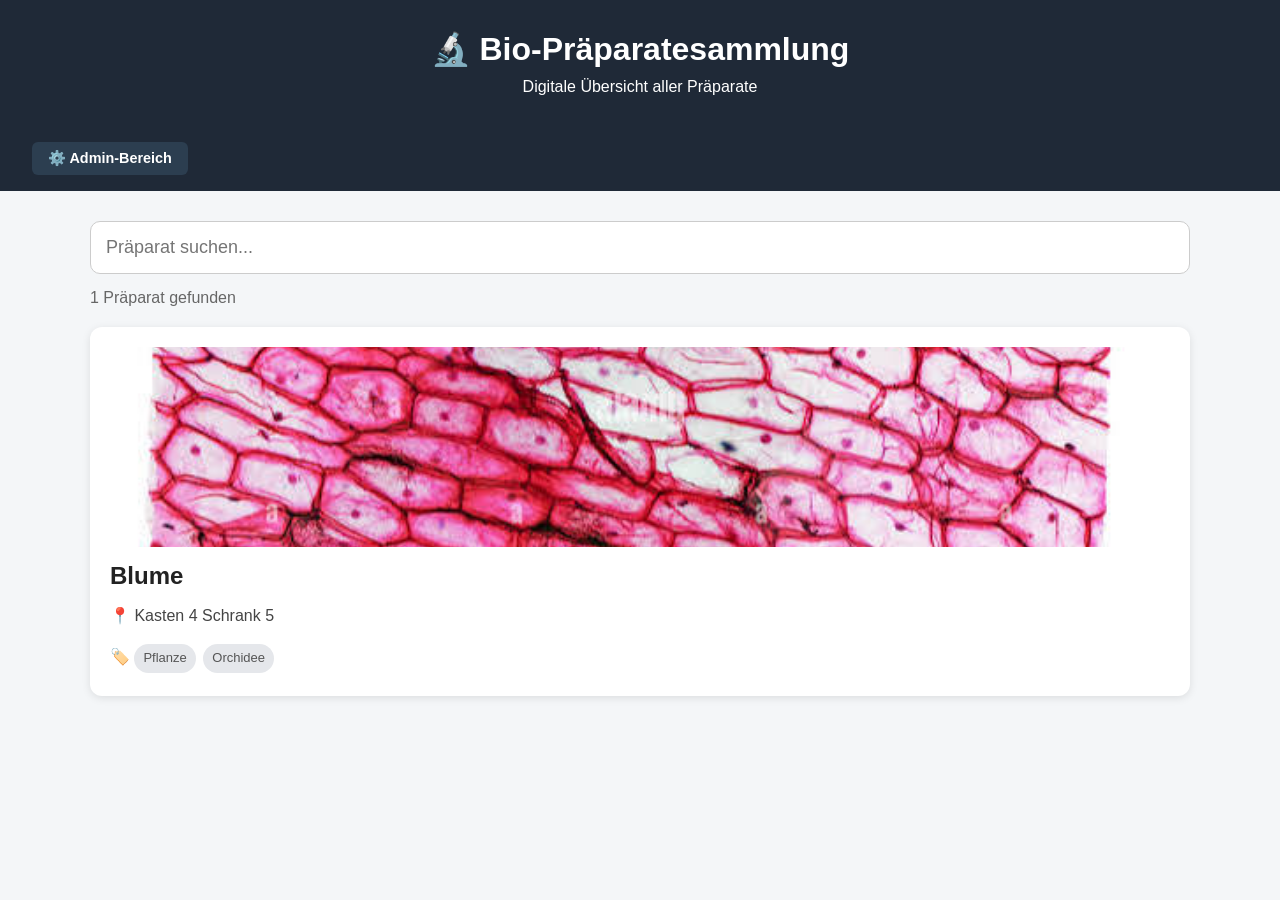
==== index.html @ 0a2074d4 "Fix HTML formatting and structure" ====
<!DOCTYPE html>
<html lang="de">

<head>
    <meta charset="UTF-8">
    <meta name="viewport" content="width=device-width, initial-scale=1.0">
    <title>Bio-Präparatesammlung</title>
    <link rel="stylesheet" href="style.css">
</head>

<body>

    <header>
        <h1>🔬 Bio-Präparatesammlung</h1>
        <p>Digitale Übersicht aller Präparate</p>
    </header>

    <header class="header">
      <!-- Neuer Admin-Button -->
      <a href="/admin/" class="admin-button">⚙️ Admin-Bereich</a>
    </header>

    <main>
        <div class="suche">
            <!-- WICHTIG: id="suchfeld" passend zum JS! -->
            <input
                type="text"
                id="suchfeld"
                placeholder="Präparat suchen..."
            >
        </div>

        <!-- Hier wird die Anzahl der Treffer reingeschrieben -->
        <div id="anzahl"></div>

        <!-- Hier werden die Karten gerendert -->
        <div id="praeparate"></div>
    </main>

    <script src="script.js"></script>

    <script src="https://identity.netlify.com/v1/netlify-identity-widget.js"></script>
    <script>
      if (window.netlifyIdentity) {
        window.netlifyIdentity.on("init", user => {
          if (!user) {
            window.netlifyIdentity.on("login", () => {
              document.location.href = "/admin/";
            });
          }
        });
      }
    </script>
    
</body>
</html>
---- style.css ----
/* Grundlayout */

body {
    margin: 0;
    font-family: Arial, sans-serif;
    background: #f4f6f8;
    color: #222;
}


/* Kopfbereich */

header {
    background: #1f2937;
    color: white;
    text-align: center;
    padding: 30px 20px;
}

header h1 {
    margin: 0 0 10px;
}

header p {
    margin: 0;
}

.header {
  display: flex;
  justify-content: space-between;
  align-items: center;
  padding: 1rem 2rem;
}

.admin-button {
  background-color: #2c3e50;
  color: white;
  padding: 8px 16px;
  border-radius: 6px;
  text-decoration: none;
  font-weight: bold;
  font-size: 0.9rem;
  transition: background-color 0.2s ease;
}

.admin-button:hover {
  background-color: #34495e;
}


/* Hauptbereich */

main {
    max-width: 1100px;
    margin: 30px auto;
    padding: 0 20px;
}


/* Suchfeld */

.suche {
    margin-bottom: 15px;
}

#suchfeld {
    width: 100%;
    box-sizing: border-box;

    padding: 15px;

    font-size: 18px;

    border: 1px solid #ccc;
    border-radius: 10px;

    outline: none;
}

#suchfeld:focus {
    border-color: #2563eb;
}


/* Ergebnisanzahl */

#anzahl {
    color: #666;
    margin-bottom: 20px;
}


/* Karten-Layout */

#praeparate {
    display: grid;

    grid-template-columns:
        repeat(auto-fit, minmax(280px, 1fr));

    gap: 20px;
}


/* Einzelne Präparat-Karte */

.praeparat {
    background: white;

    border-radius: 12px;

    padding: 20px;

    box-shadow:
        0 2px 8px rgba(0, 0, 0, 0.1);

    transition:
        transform 0.15s,
        box-shadow 0.15s;
}

.praeparat:hover {
    transform: translateY(-3px);

    box-shadow:
        0 5px 15px rgba(0, 0, 0, 0.15);
}


/* Bild */

.praeparat img {
    width: 100%;
    height: 200px;

    object-fit: cover;

    border-radius: 8px;

    display: block;
}


/* Name */

.praeparat h2 {
    margin-top: 15px;
    margin-bottom: 10px;
}


/* Standort */

.ort {
    color: #444;
}


/* Stichwörter */

.stichwoerter {
    color: #555;
    line-height: 1.6;
}


/* Einzelne Stichwort-Tags */

.tag {
    display: inline-block;

    background: #e5e7eb;

    border-radius: 20px;

    padding: 4px 9px;

    margin: 3px 3px 3px 0;

    font-size: 13px;
}


/* Keine Ergebnisse */

.keine-ergebnisse {
    background: white;

    padding: 30px;

    border-radius: 12px;

    text-align: center;

    color: #666;
}
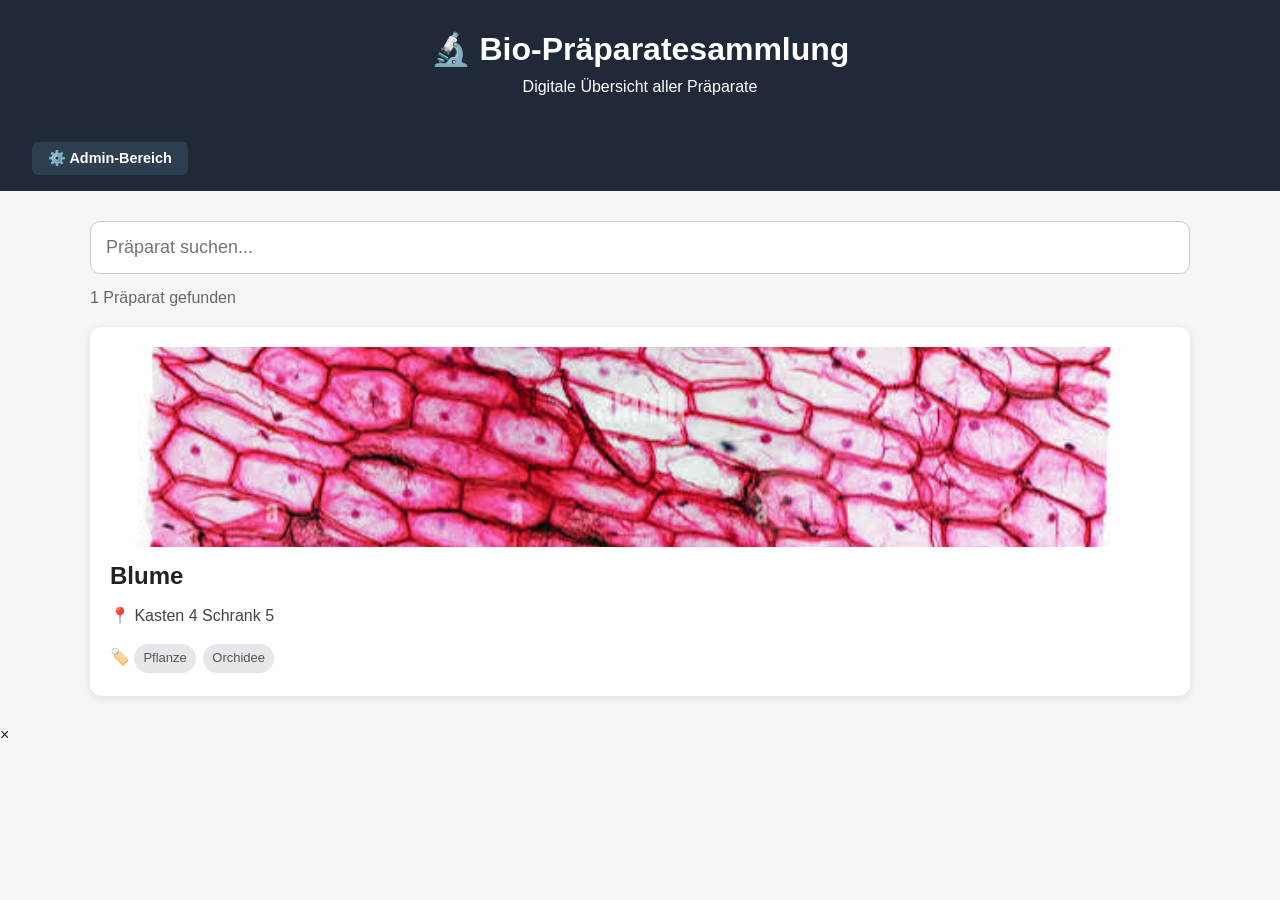
==== commit 4dc31f97: "Add detail modal for item display Added a detail modal for displaying item information." ====
--- a/index.html
+++ b/index.html
@@ -51,6 +51,14 @@
         });
       }
     </script>
+
+    <!-- Detailansicht Modal -->
+    <div id="detail-modal" class="modal hidden">
+      <div class="modal-content">
+        <span id="modal-close" class="modal-close">&times;</span>
+        <div id="modal-body"></div>
+      </div>
+    </div>
     
 </body>
 </html>
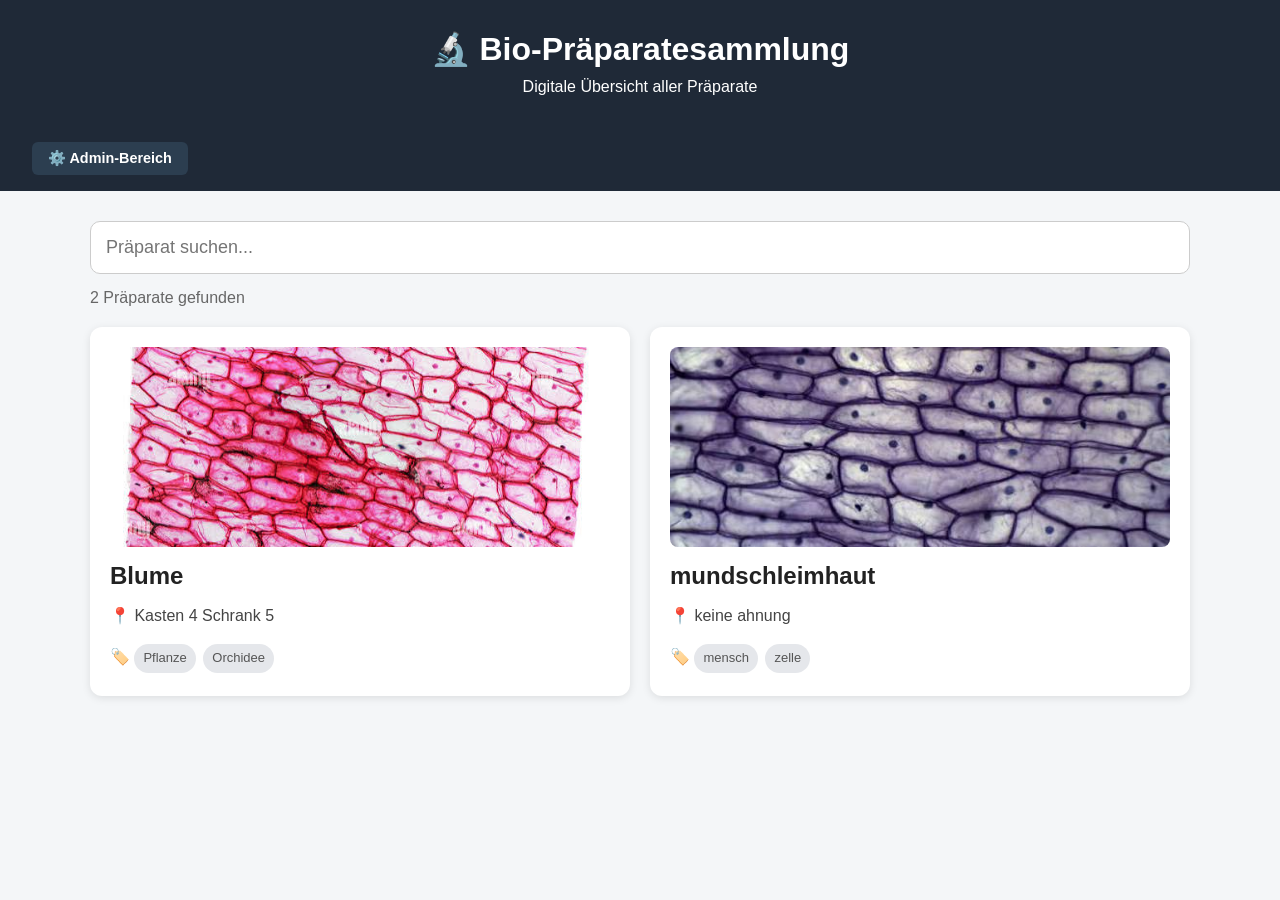
==== commit 4dfc8d04: "Refactor index.html and add detail modal Updated the HTML structure and added detail modal popup." ====
--- a/index.html
+++ b/index.html
@@ -52,7 +52,7 @@
       }
     </script>
 
-    <!-- Detailansicht Modal -->
+    <!-- Detail-Modal Popup -->
     <div id="detail-modal" class="modal hidden">
       <div class="modal-content">
         <span id="modal-close" class="modal-close">&times;</span>
--- a/style.css
+++ b/style.css
@@ -194,3 +194,49 @@
 
     color: #666;
 }
+
+/* Modal Popup Styling */
+.modal {
+  position: fixed;
+  top: 0;
+  left: 0;
+  width: 100%;
+  height: 100%;
+  background-color: rgba(0, 0, 0, 0.6);
+  display: flex;
+  justify-content: center;
+  align-items: center;
+  z-index: 1000;
+}
+
+.modal.hidden {
+  display: none;
+}
+
+.modal-content {
+  background-color: #fff;
+  padding: 2rem;
+  border-radius: 12px;
+  max-width: 500px;
+  width: 90%;
+  position: relative;
+  box-shadow: 0 4px 20px rgba(0, 0, 0, 0.2);
+}
+
+.modal-close {
+  position: absolute;
+  top: 12px;
+  right: 18px;
+  font-size: 1.8rem;
+  cursor: pointer;
+  color: #666;
+}
+
+.praeparat {
+  cursor: pointer;
+  transition: transform 0.15s ease;
+}
+
+.praeparat:hover {
+  transform: translateY(-3px);
+}
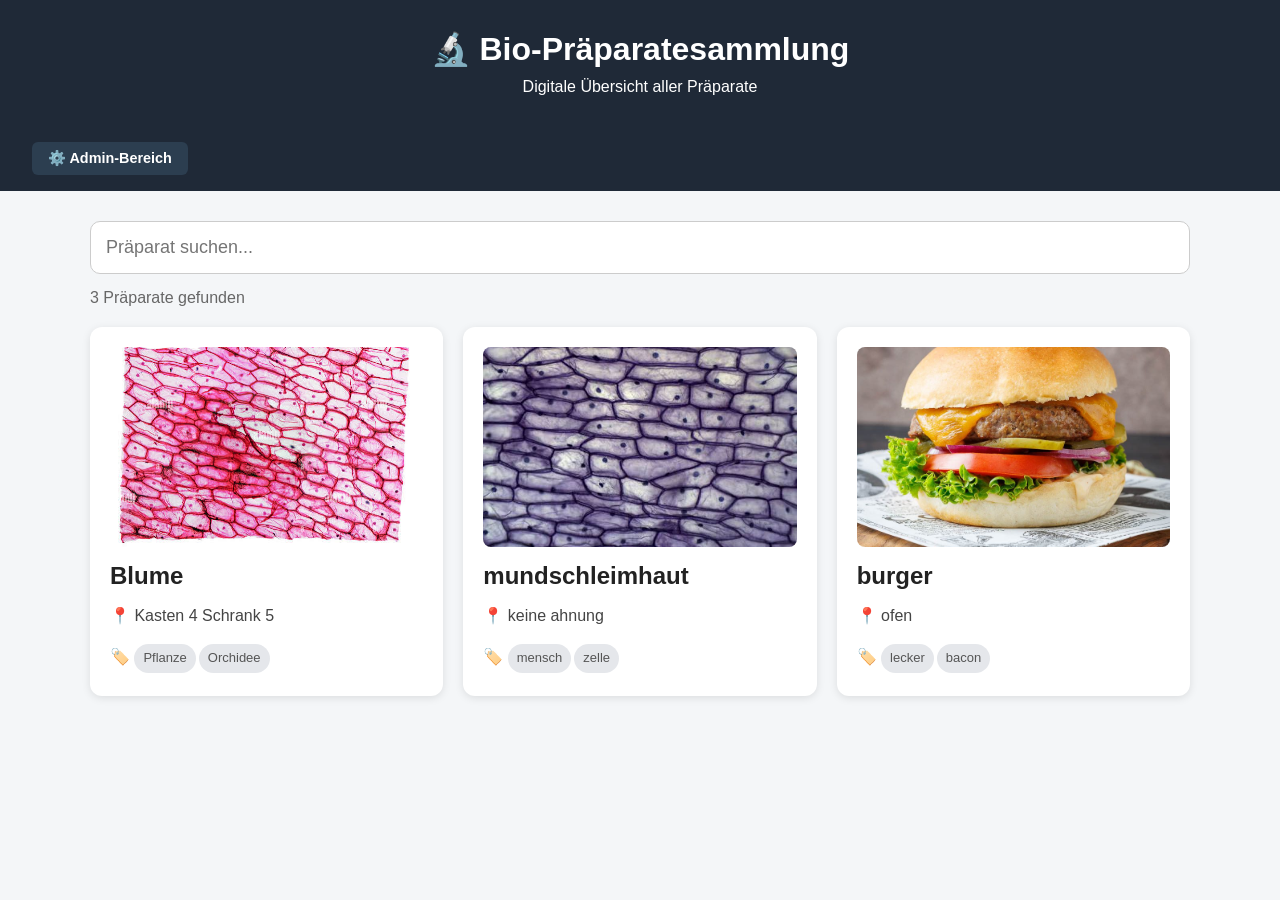
==== commit 80da78c3: "Fix HTML formatting and ensure proper structure" ====
--- a/index.html
+++ b/index.html
@@ -16,13 +16,12 @@
     </header>
 
     <header class="header">
-      <!-- Neuer Admin-Button -->
+      <!-- Admin-Button -->
       <a href="/admin/" class="admin-button">⚙️ Admin-Bereich</a>
     </header>
 
     <main>
         <div class="suche">
-            <!-- WICHTIG: id="suchfeld" passend zum JS! -->
             <input
                 type="text"
                 id="suchfeld"
@@ -30,15 +29,19 @@
             >
         </div>
 
-        <!-- Hier wird die Anzahl der Treffer reingeschrieben -->
         <div id="anzahl"></div>
-
-        <!-- Hier werden die Karten gerendert -->
         <div id="praeparate"></div>
     </main>
 
-    <script src="script.js"></script>
+    <!-- Detail-Modal Popup -->
+    <div id="detail-modal" class="modal hidden">
+      <div class="modal-content">
+        <span id="modal-close" class="modal-close">&times;</span>
+        <div id="modal-body"></div>
+      </div>
+    </div>
 
+    <!-- Netlify Identity Widget -->
     <script src="https://identity.netlify.com/v1/netlify-identity-widget.js"></script>
     <script>
       if (window.netlifyIdentity) {
@@ -52,13 +55,7 @@
       }
     </script>
 
-    <!-- Detail-Modal Popup -->
-    <div id="detail-modal" class="modal hidden">
-      <div class="modal-content">
-        <span id="modal-close" class="modal-close">&times;</span>
-        <div id="modal-body"></div>
-      </div>
-    </div>
-    
+    <!-- Haupt-Script als Letztes laden -->
+    <script src="script.js"></script>
 </body>
 </html>
--- a/style.css
+++ b/style.css
@@ -26,25 +26,25 @@
 }
 
 .header {
-  display: flex;
-  justify-content: space-between;
-  align-items: center;
-  padding: 1rem 2rem;
+    display: flex;
+    justify-content: space-between;
+    align-items: center;
+    padding: 1rem 2rem;
 }
 
 .admin-button {
-  background-color: #2c3e50;
-  color: white;
-  padding: 8px 16px;
-  border-radius: 6px;
-  text-decoration: none;
-  font-weight: bold;
-  font-size: 0.9rem;
-  transition: background-color 0.2s ease;
+    background-color: #2c3e50;
+    color: white;
+    padding: 8px 16px;
+    border-radius: 6px;
+    text-decoration: none;
+    font-weight: bold;
+    font-size: 0.9rem;
+    transition: background-color 0.2s ease;
 }
 
 .admin-button:hover {
-  background-color: #34495e;
+    background-color: #34495e;
 }
 
 
@@ -66,14 +66,10 @@
 #suchfeld {
     width: 100%;
     box-sizing: border-box;
-
     padding: 15px;
-
     font-size: 18px;
-
     border: 1px solid #ccc;
     border-radius: 10px;
-
     outline: none;
 }
 
@@ -94,10 +90,7 @@
 
 #praeparate {
     display: grid;
-
-    grid-template-columns:
-        repeat(auto-fit, minmax(280px, 1fr));
-
+    grid-template-columns: repeat(auto-fit, minmax(280px, 1fr));
     gap: 20px;
 }
 
@@ -106,37 +99,26 @@
 
 .praeparat {
     background: white;
-
     border-radius: 12px;
-
     padding: 20px;
-
-    box-shadow:
-        0 2px 8px rgba(0, 0, 0, 0.1);
-
-    transition:
-        transform 0.15s,
-        box-shadow 0.15s;
+    box-shadow: 0 2px 8px rgba(0, 0, 0, 0.1);
+    cursor: pointer;
+    transition: transform 0.15s, box-shadow 0.15s;
 }
 
 .praeparat:hover {
     transform: translateY(-3px);
-
-    box-shadow:
-        0 5px 15px rgba(0, 0, 0, 0.15);
-}
-
-
-/* Bild */
+    box-shadow: 0 5px 15px rgba(0, 0, 0, 0.15);
+}
+
+
+/* Galerie-Bild (einheitliches Querformat) */
 
 .praeparat img {
     width: 100%;
     height: 200px;
-
     object-fit: cover;
-
     border-radius: 8px;
-
     display: block;
 }
 
@@ -168,15 +150,10 @@
 
 .tag {
     display: inline-block;
-
     background: #e5e7eb;
-
     border-radius: 20px;
-
     padding: 4px 9px;
-
     margin: 3px 3px 3px 0;
-
     font-size: 13px;
 }
 
@@ -185,58 +162,61 @@
 
 .keine-ergebnisse {
     background: white;
-
     padding: 30px;
-
     border-radius: 12px;
-
     text-align: center;
-
     color: #666;
 }
 
+
 /* Modal Popup Styling */
+
 .modal {
-  position: fixed;
-  top: 0;
-  left: 0;
-  width: 100%;
-  height: 100%;
-  background-color: rgba(0, 0, 0, 0.6);
-  display: flex;
-  justify-content: center;
-  align-items: center;
-  z-index: 1000;
+    position: fixed;
+    top: 0;
+    left: 0;
+    width: 100%;
+    height: 100%;
+    background-color: rgba(0, 0, 0, 0.6);
+    display: flex;
+    justify-content: center;
+    align-items: center;
+    z-index: 1000;
 }
 
 .modal.hidden {
-  display: none;
+    display: none !important;
 }
 
 .modal-content {
-  background-color: #fff;
-  padding: 2rem;
-  border-radius: 12px;
-  max-width: 500px;
-  width: 90%;
-  position: relative;
-  box-shadow: 0 4px 20px rgba(0, 0, 0, 0.2);
+    background-color: #fff;
+    padding: 2rem;
+    border-radius: 12px;
+    max-width: 550px;
+    width: 90%;
+    max-height: 90vh;
+    overflow-y: auto;
+    position: relative;
+    box-shadow: 0 4px 20px rgba(0, 0, 0, 0.2);
 }
 
 .modal-close {
-  position: absolute;
-  top: 12px;
-  right: 18px;
-  font-size: 1.8rem;
-  cursor: pointer;
-  color: #666;
-}
-
-.praeparat {
-  cursor: pointer;
-  transition: transform 0.15s ease;
-}
-
-.praeparat:hover {
-  transform: translateY(-3px);
-}
+    position: absolute;
+    top: 12px;
+    right: 18px;
+    font-size: 1.8rem;
+    cursor: pointer;
+    color: #666;
+}
+
+/* Bild im Detail-Modal (Native Proportionen für Hoch- & Querformat) */
+
+.modal-bild {
+    width: auto;
+    max-width: 100%;
+    max-height: 60vh;
+    display: block;
+    margin: 15px auto;
+    border-radius: 8px;
+    object-fit: contain;
+}
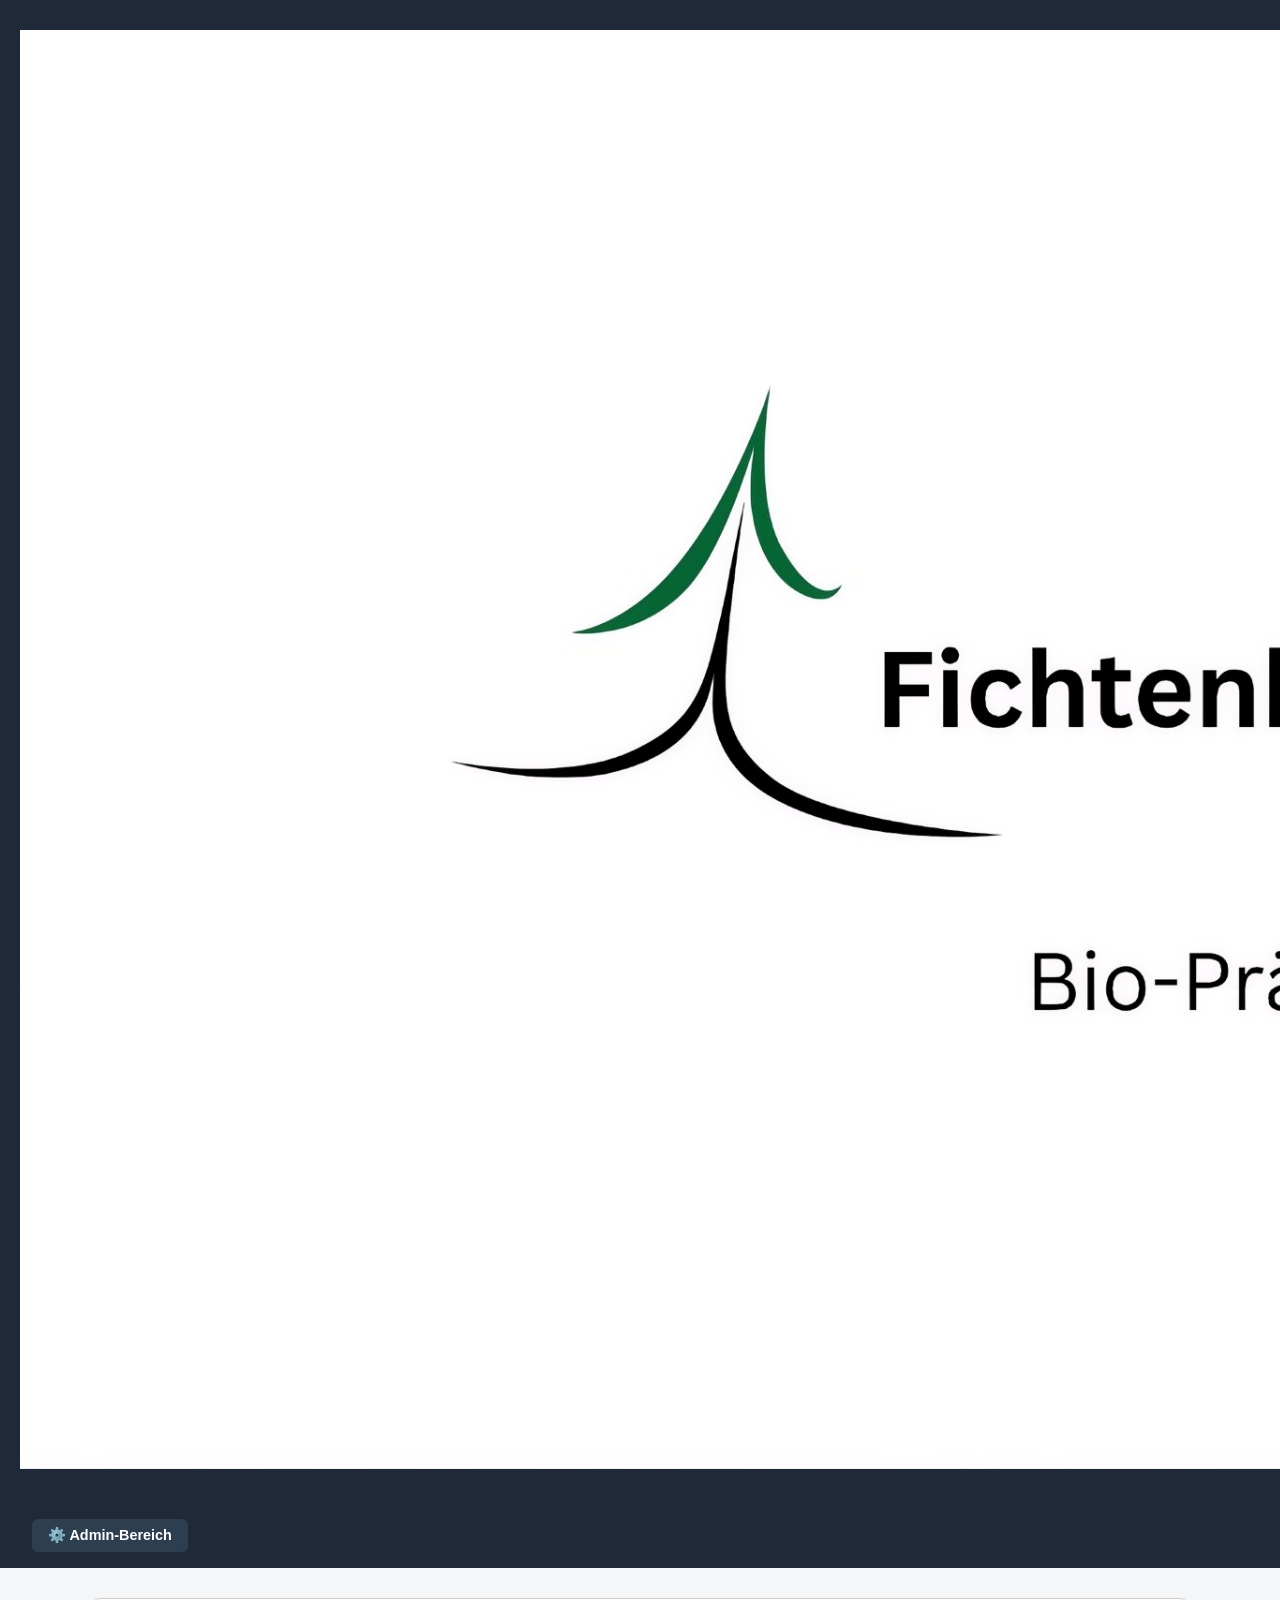
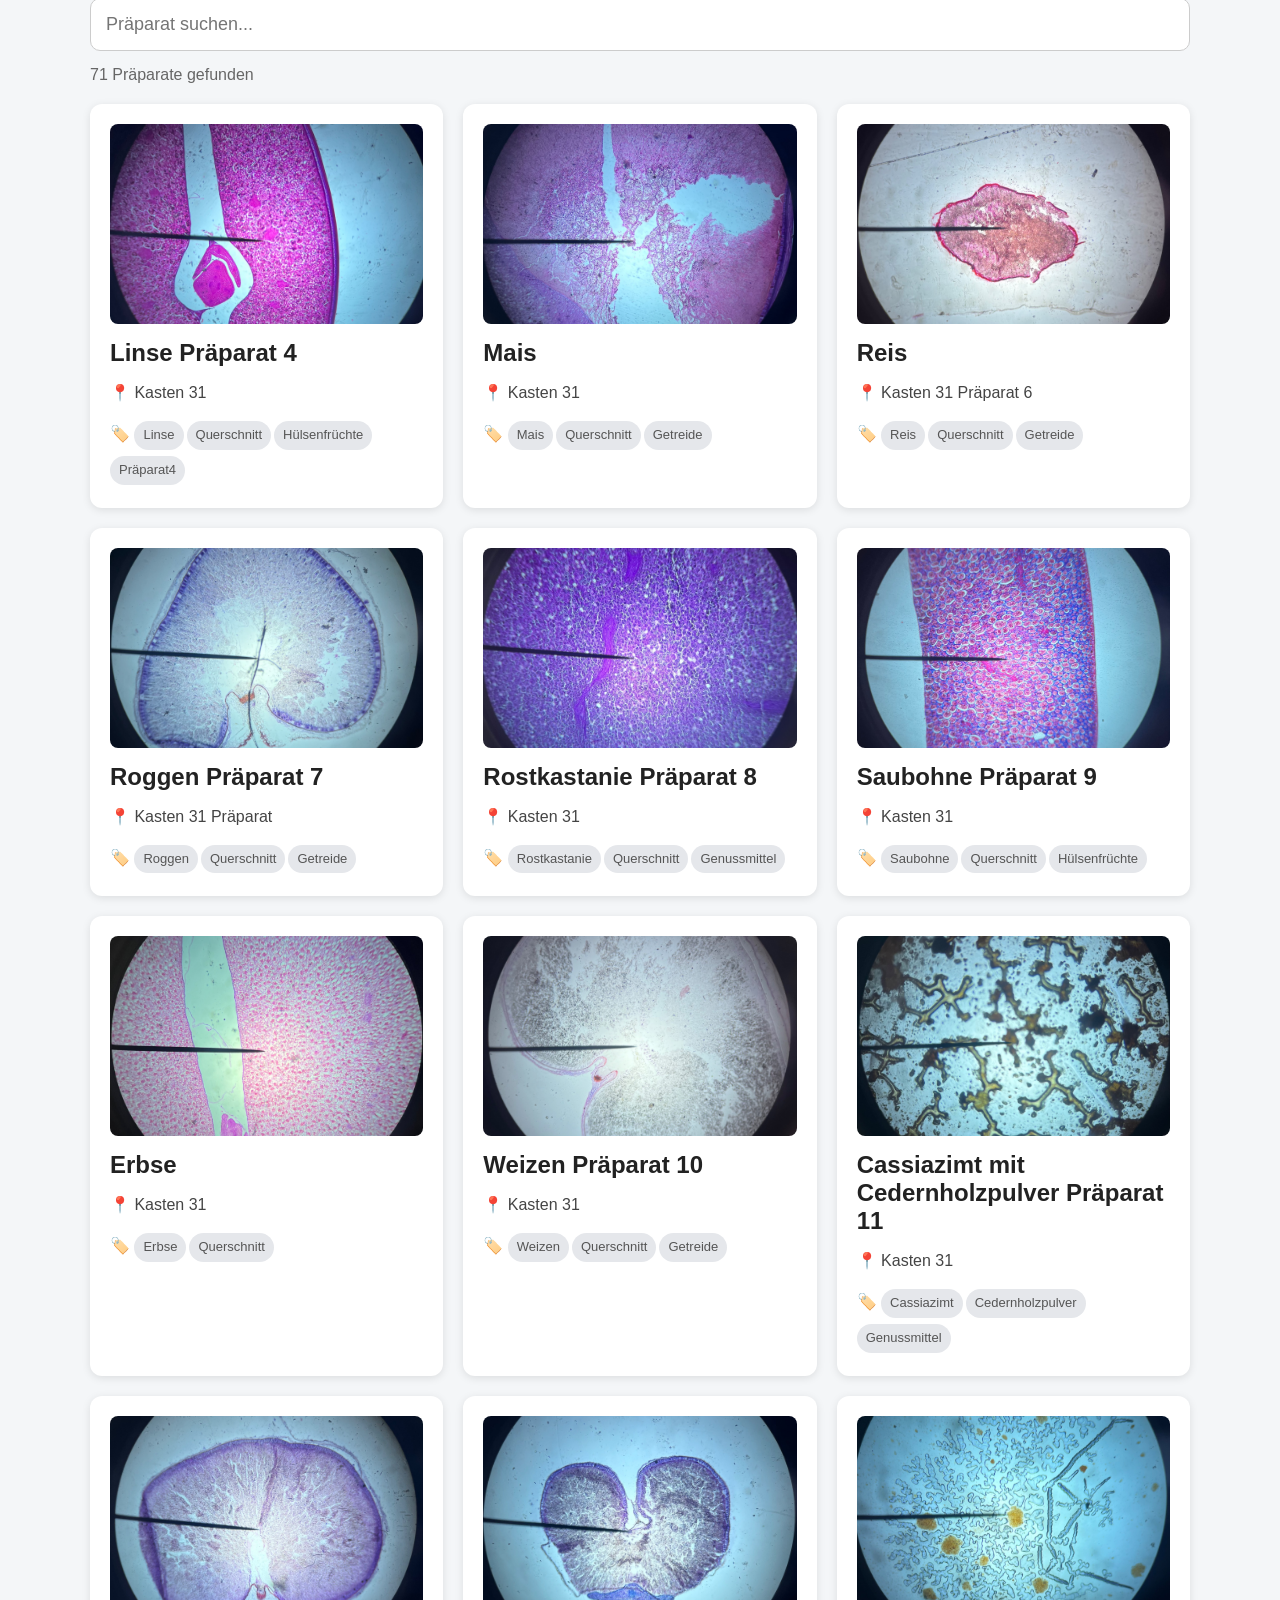
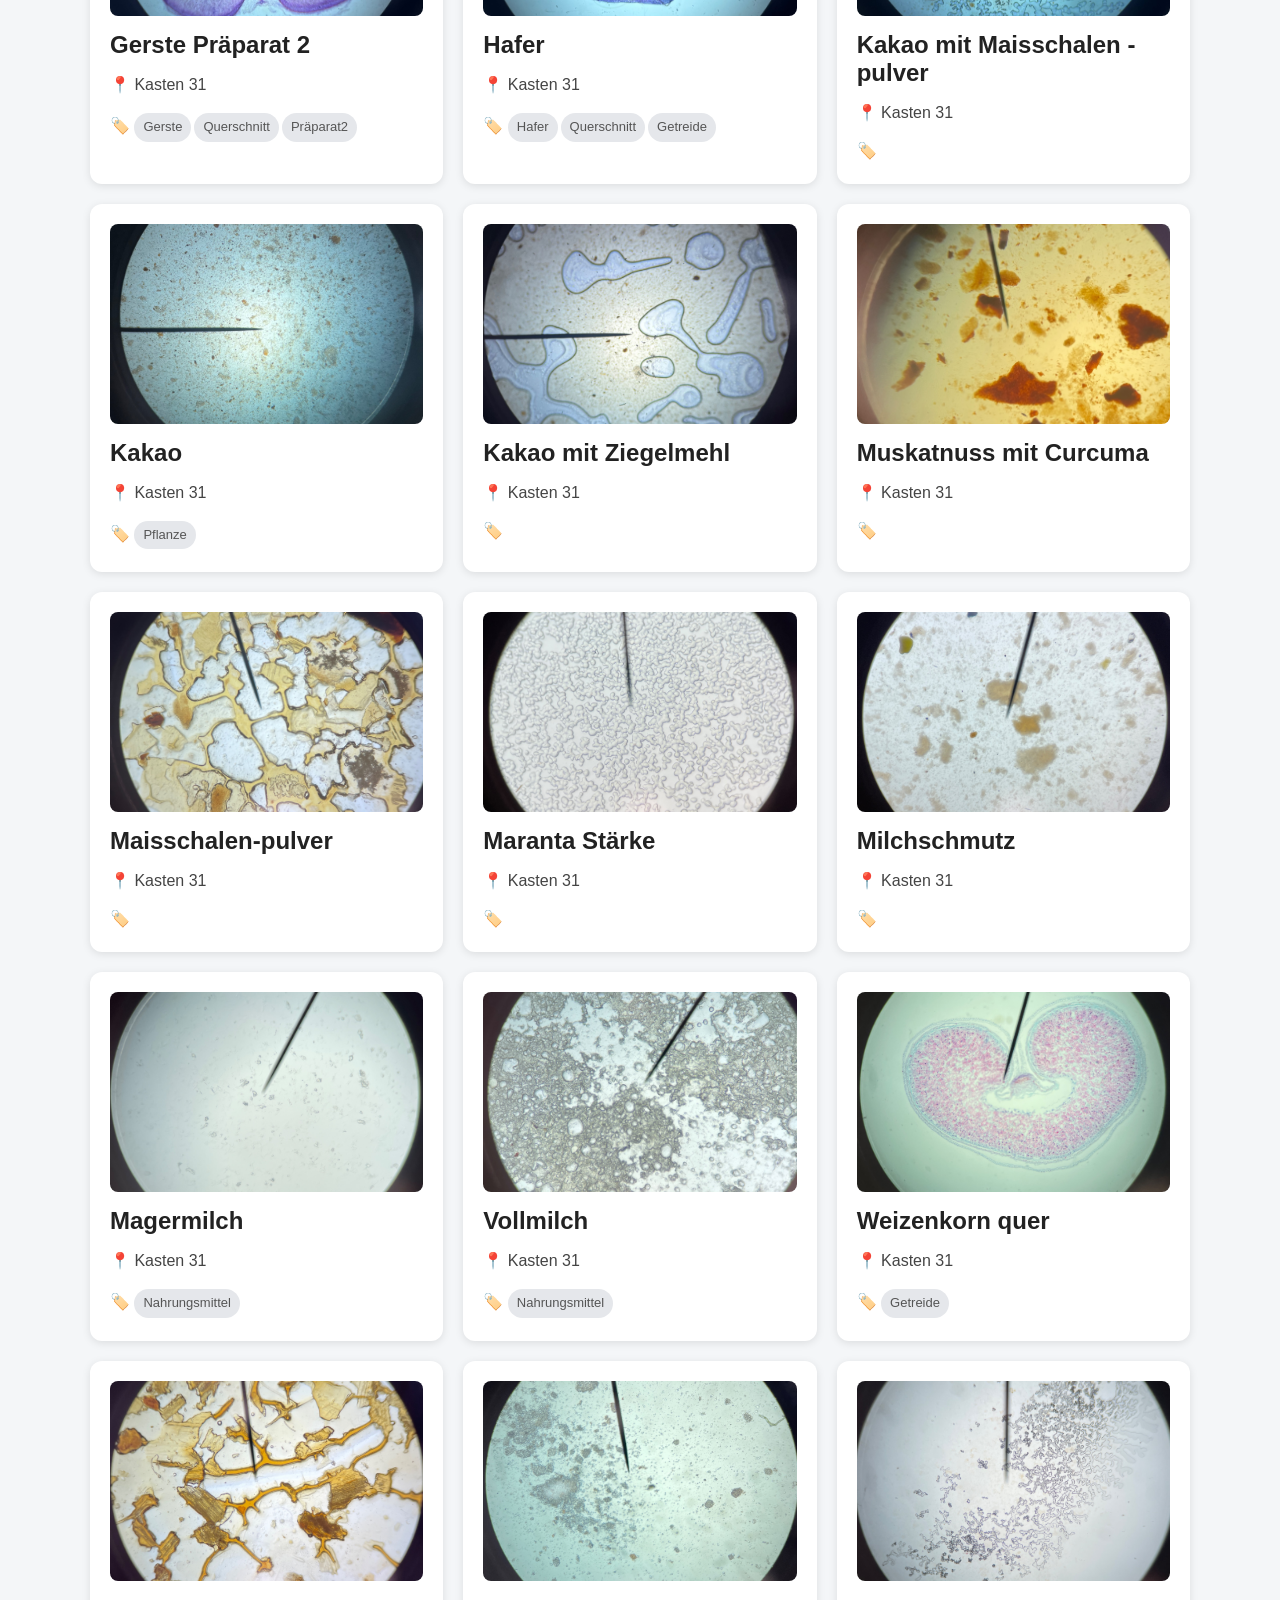
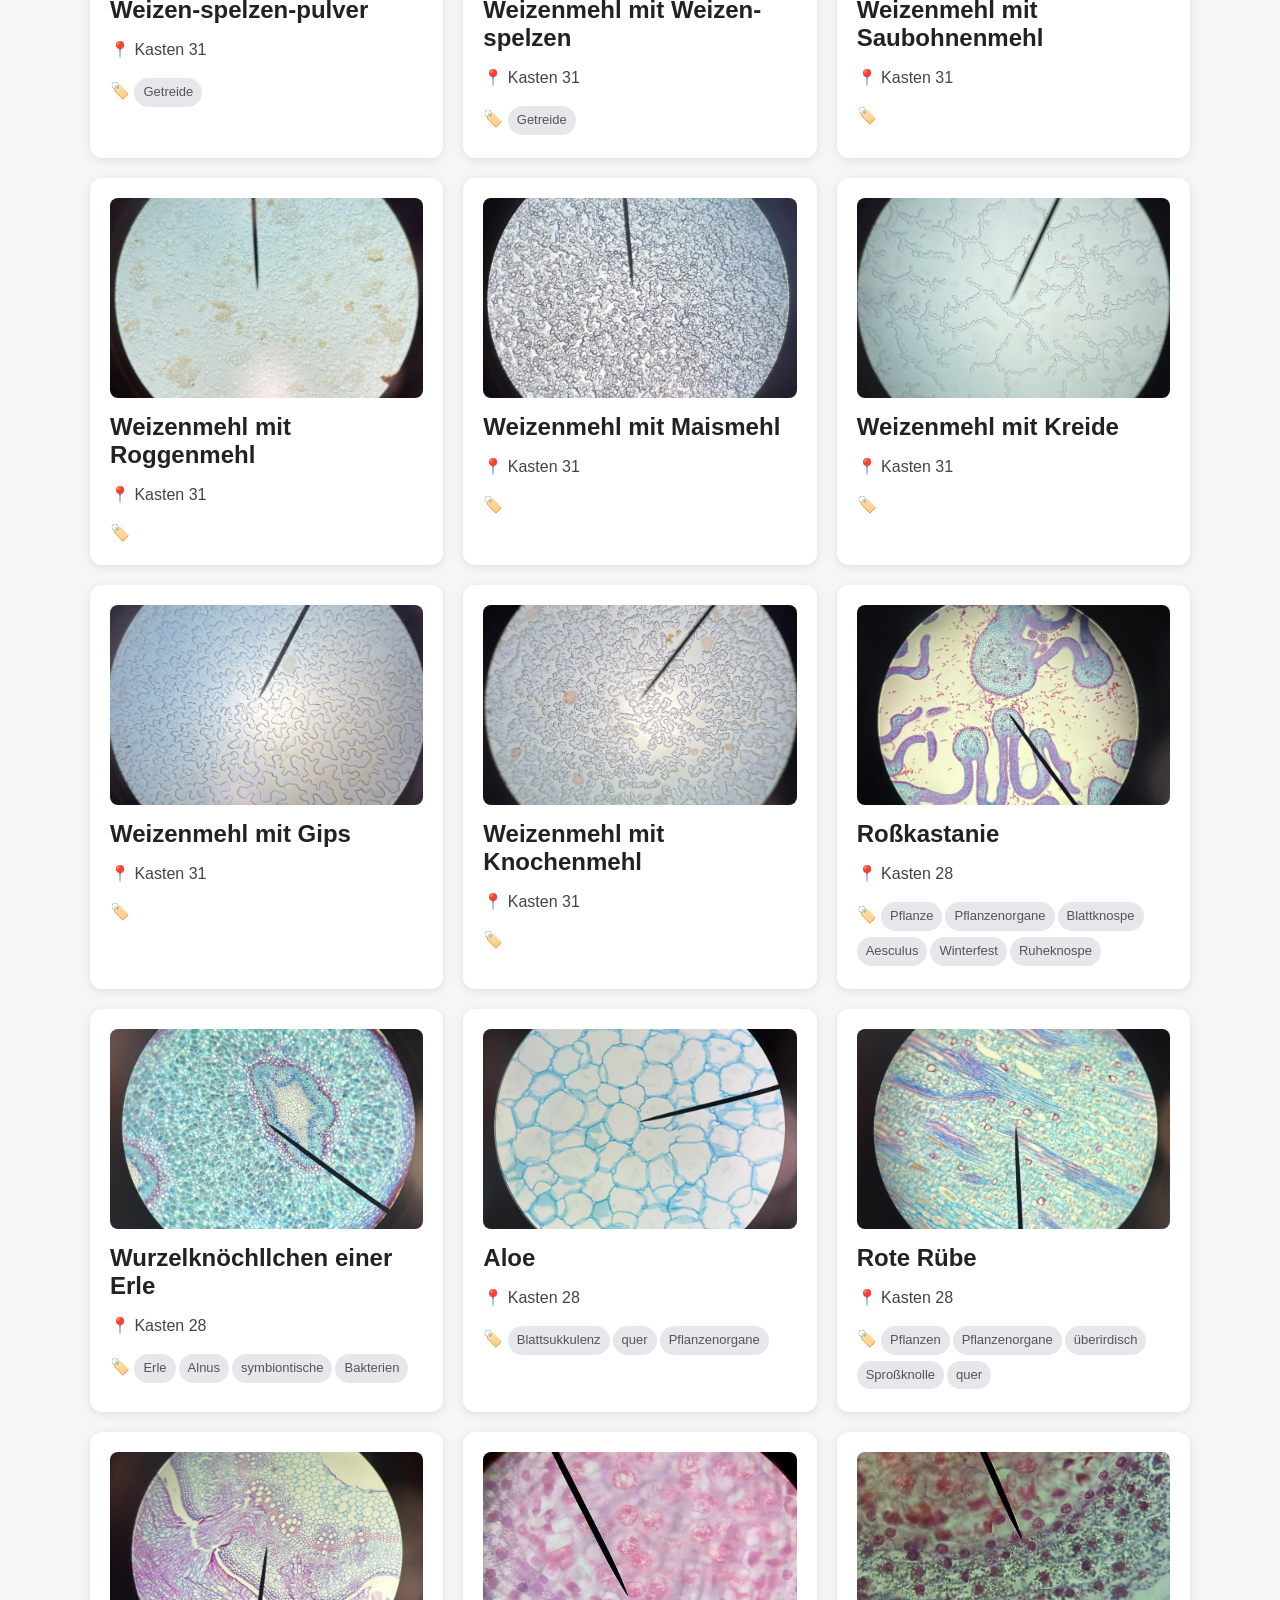
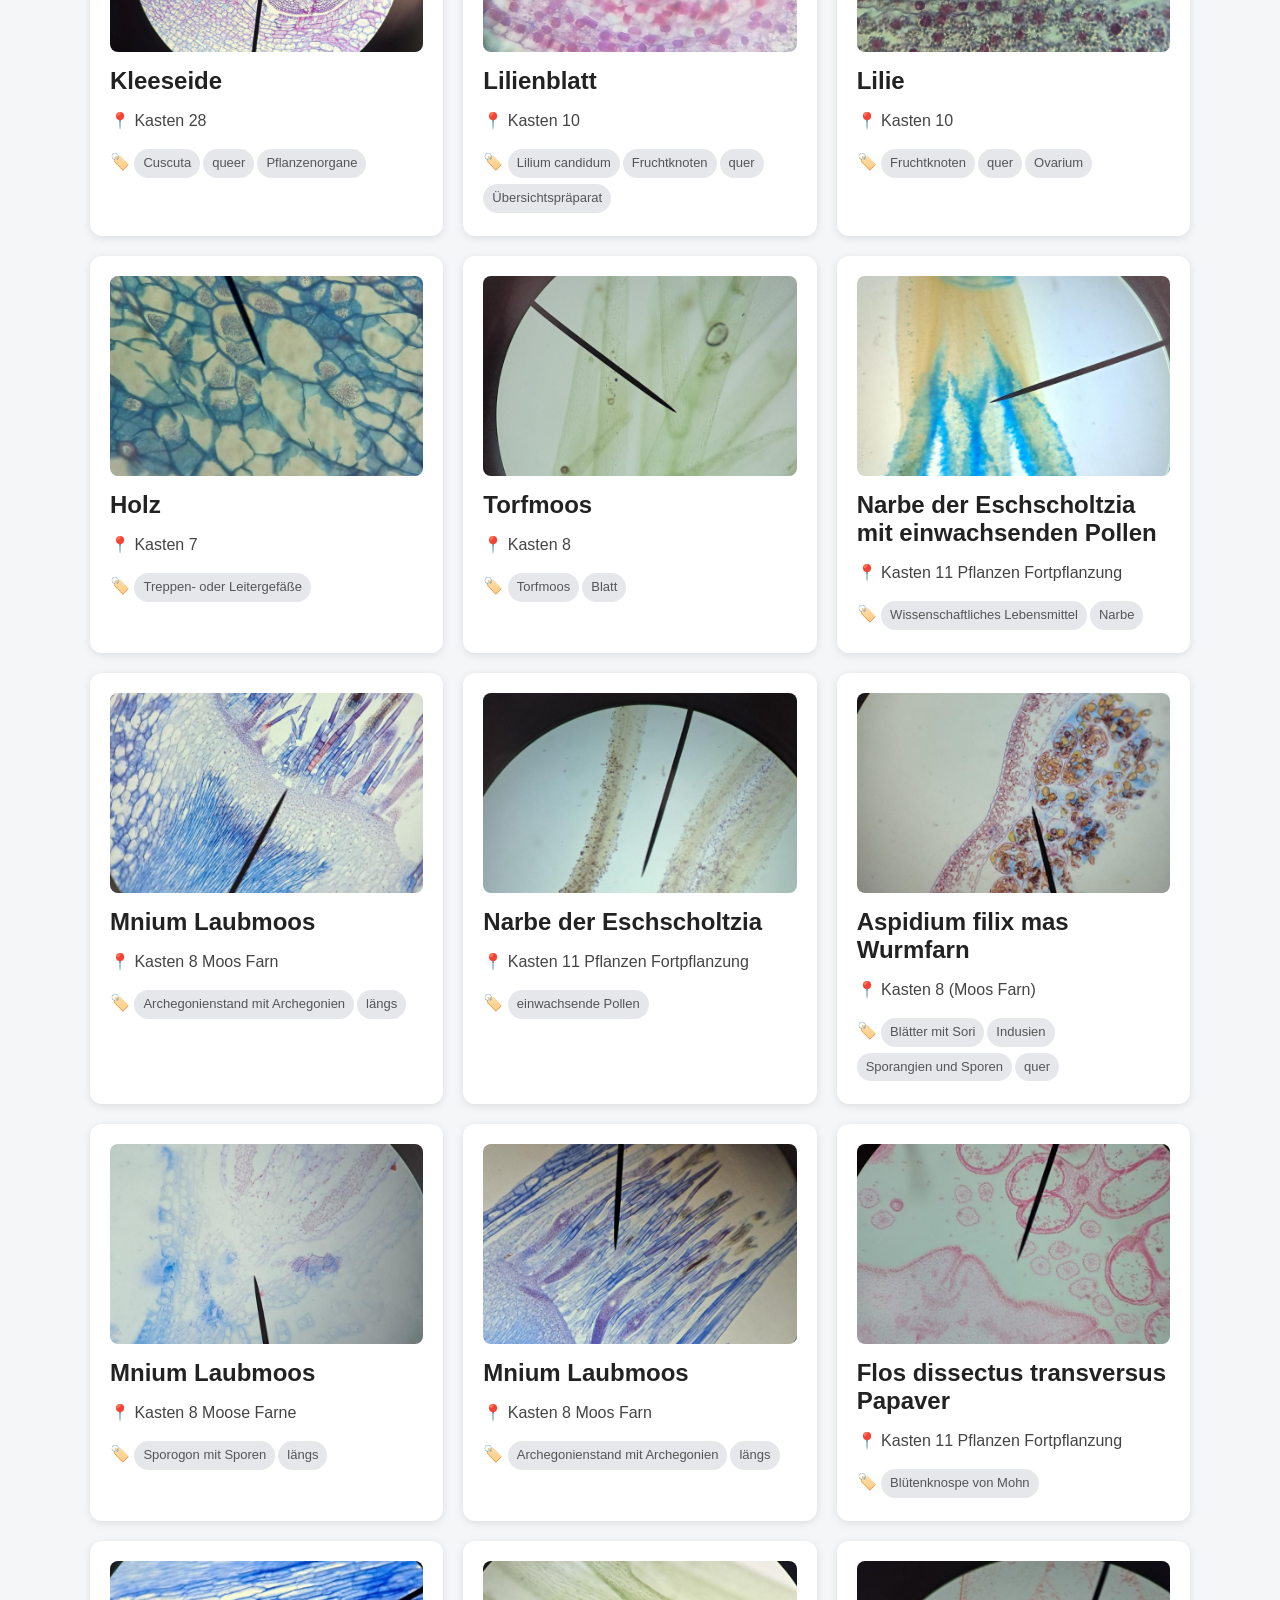
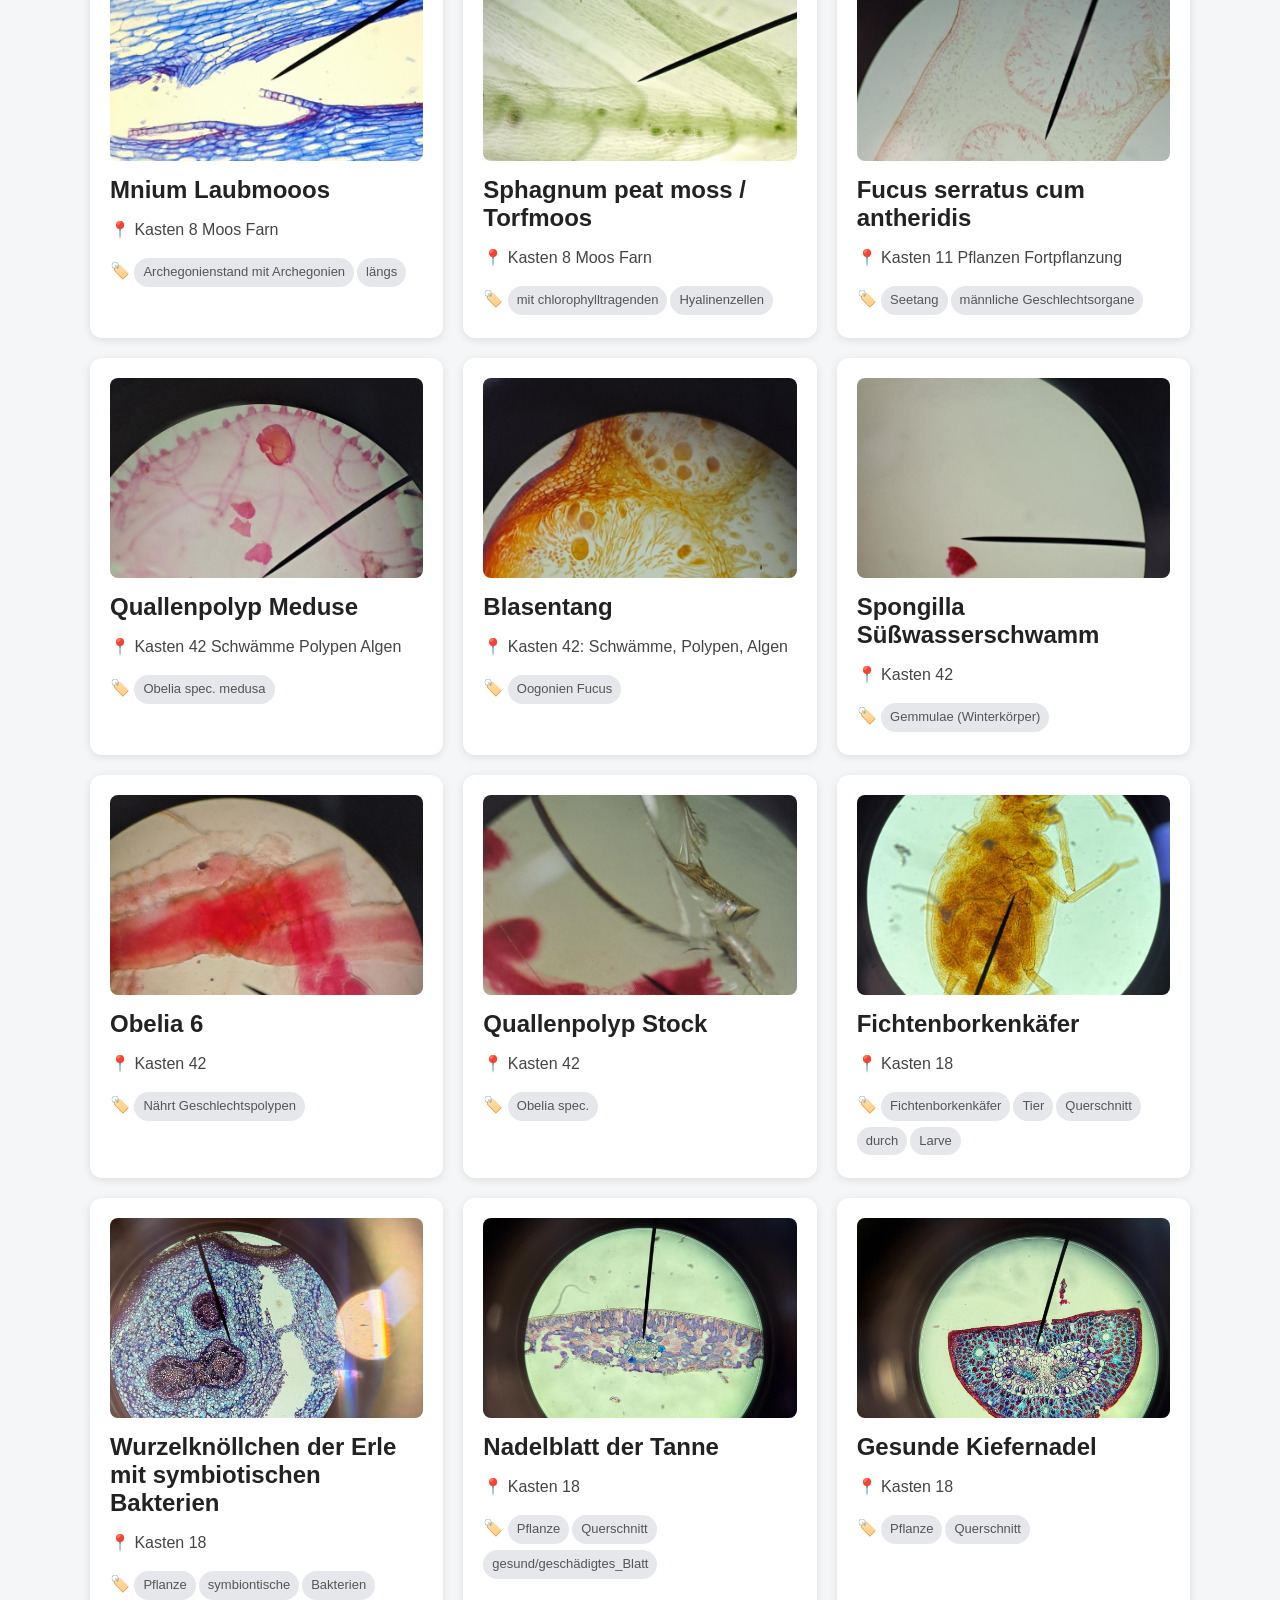
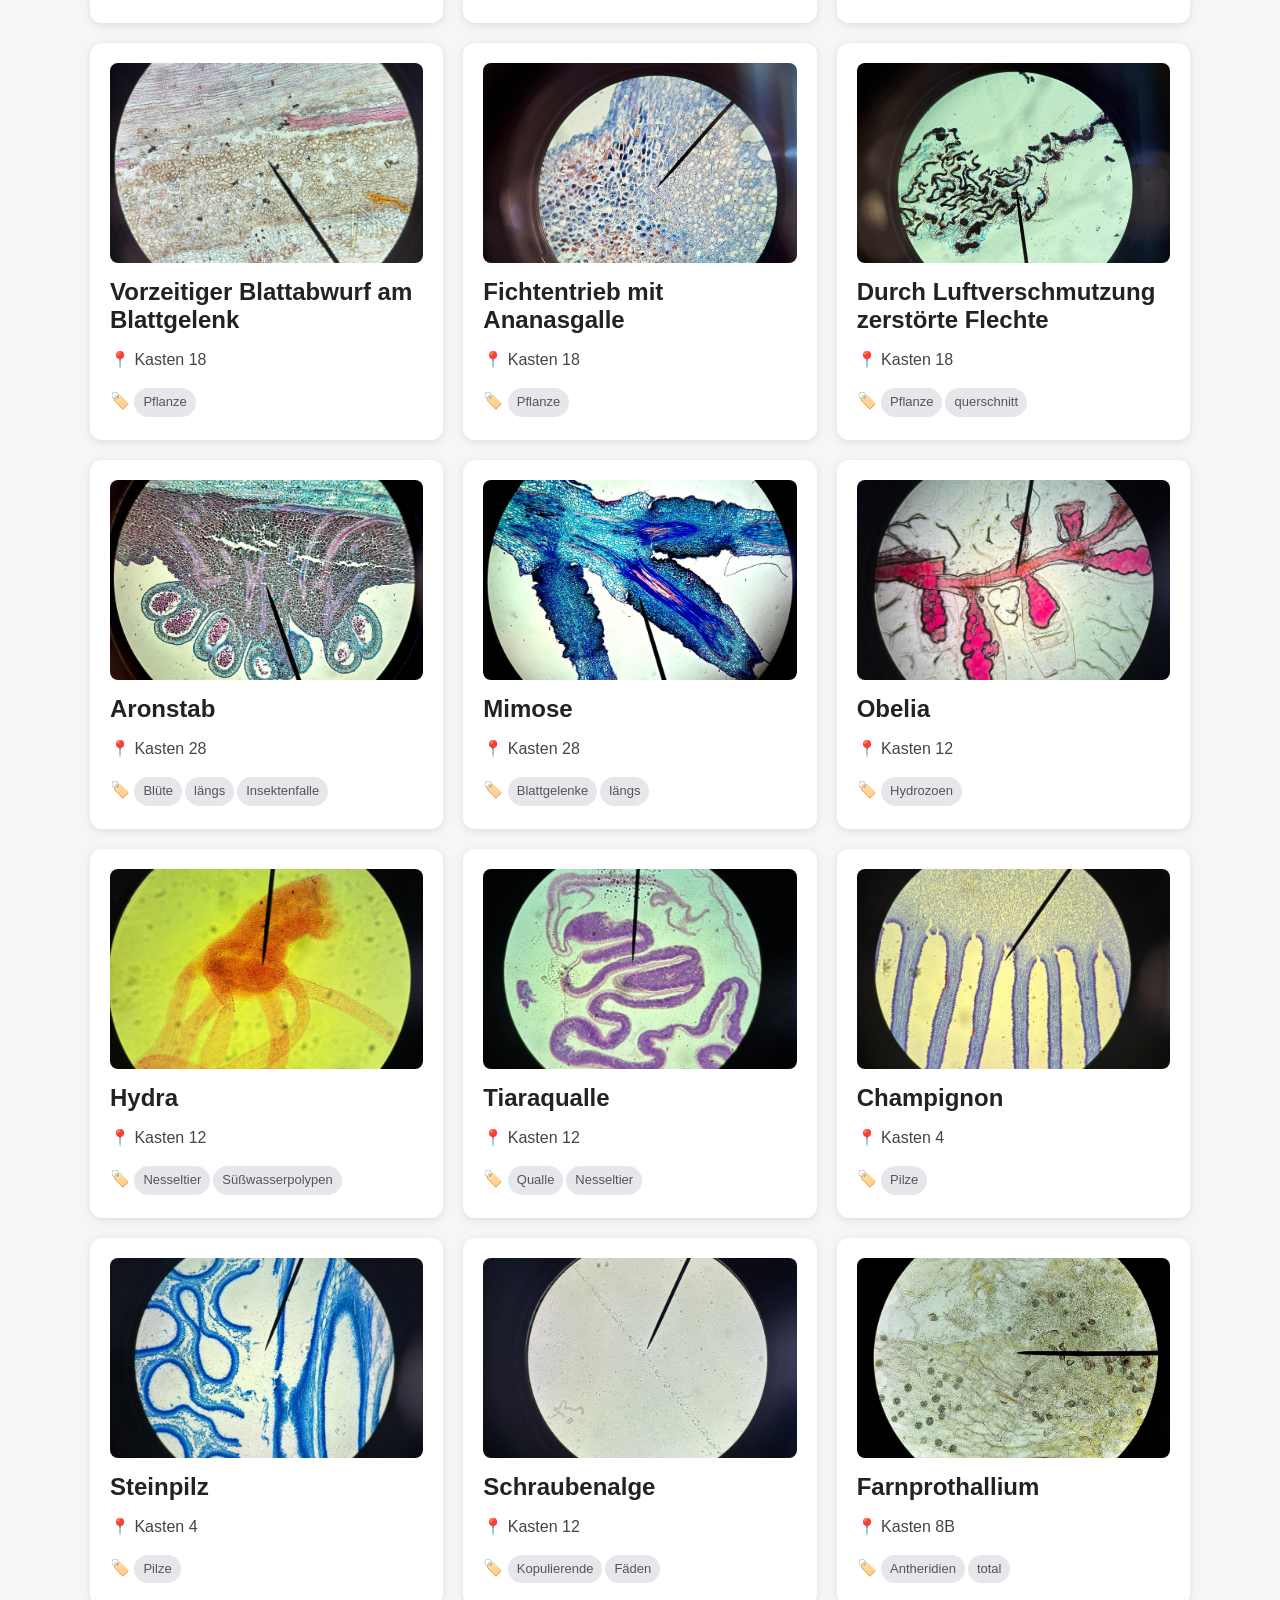
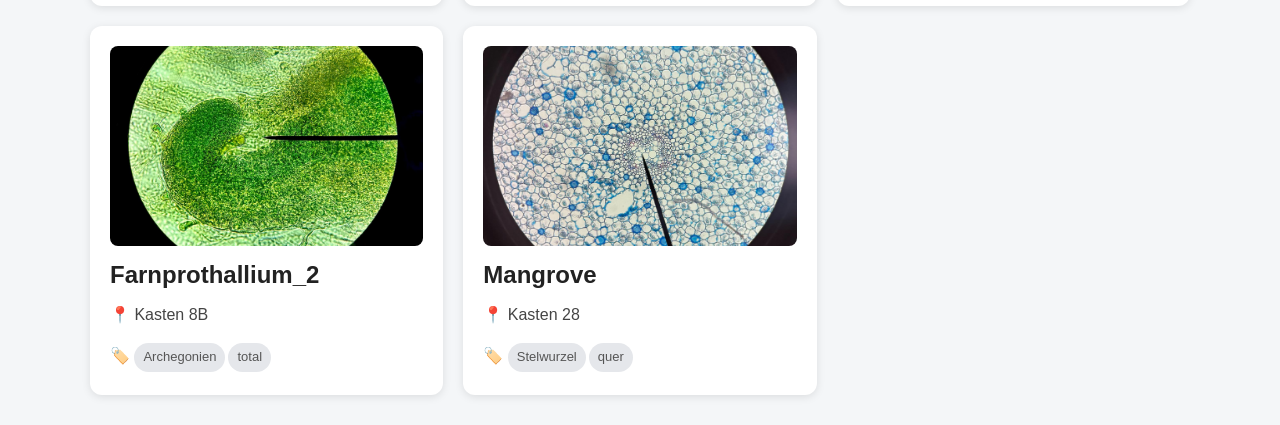
==== commit 318329c1: "Add header banner image to index.html Added a header banner image to the HTML structure." ====
--- a/index.html
+++ b/index.html
@@ -11,8 +11,7 @@
 <body>
 
     <header>
-        <h1>🔬 Bio-Präparatesammlung</h1>
-        <p>Digitale Übersicht aller Präparate</p>
+        <img src="assets/header-banner.png" alt="Bio-Präparatesammlung" class="header-banner">
     </header>
 
     <header class="header">
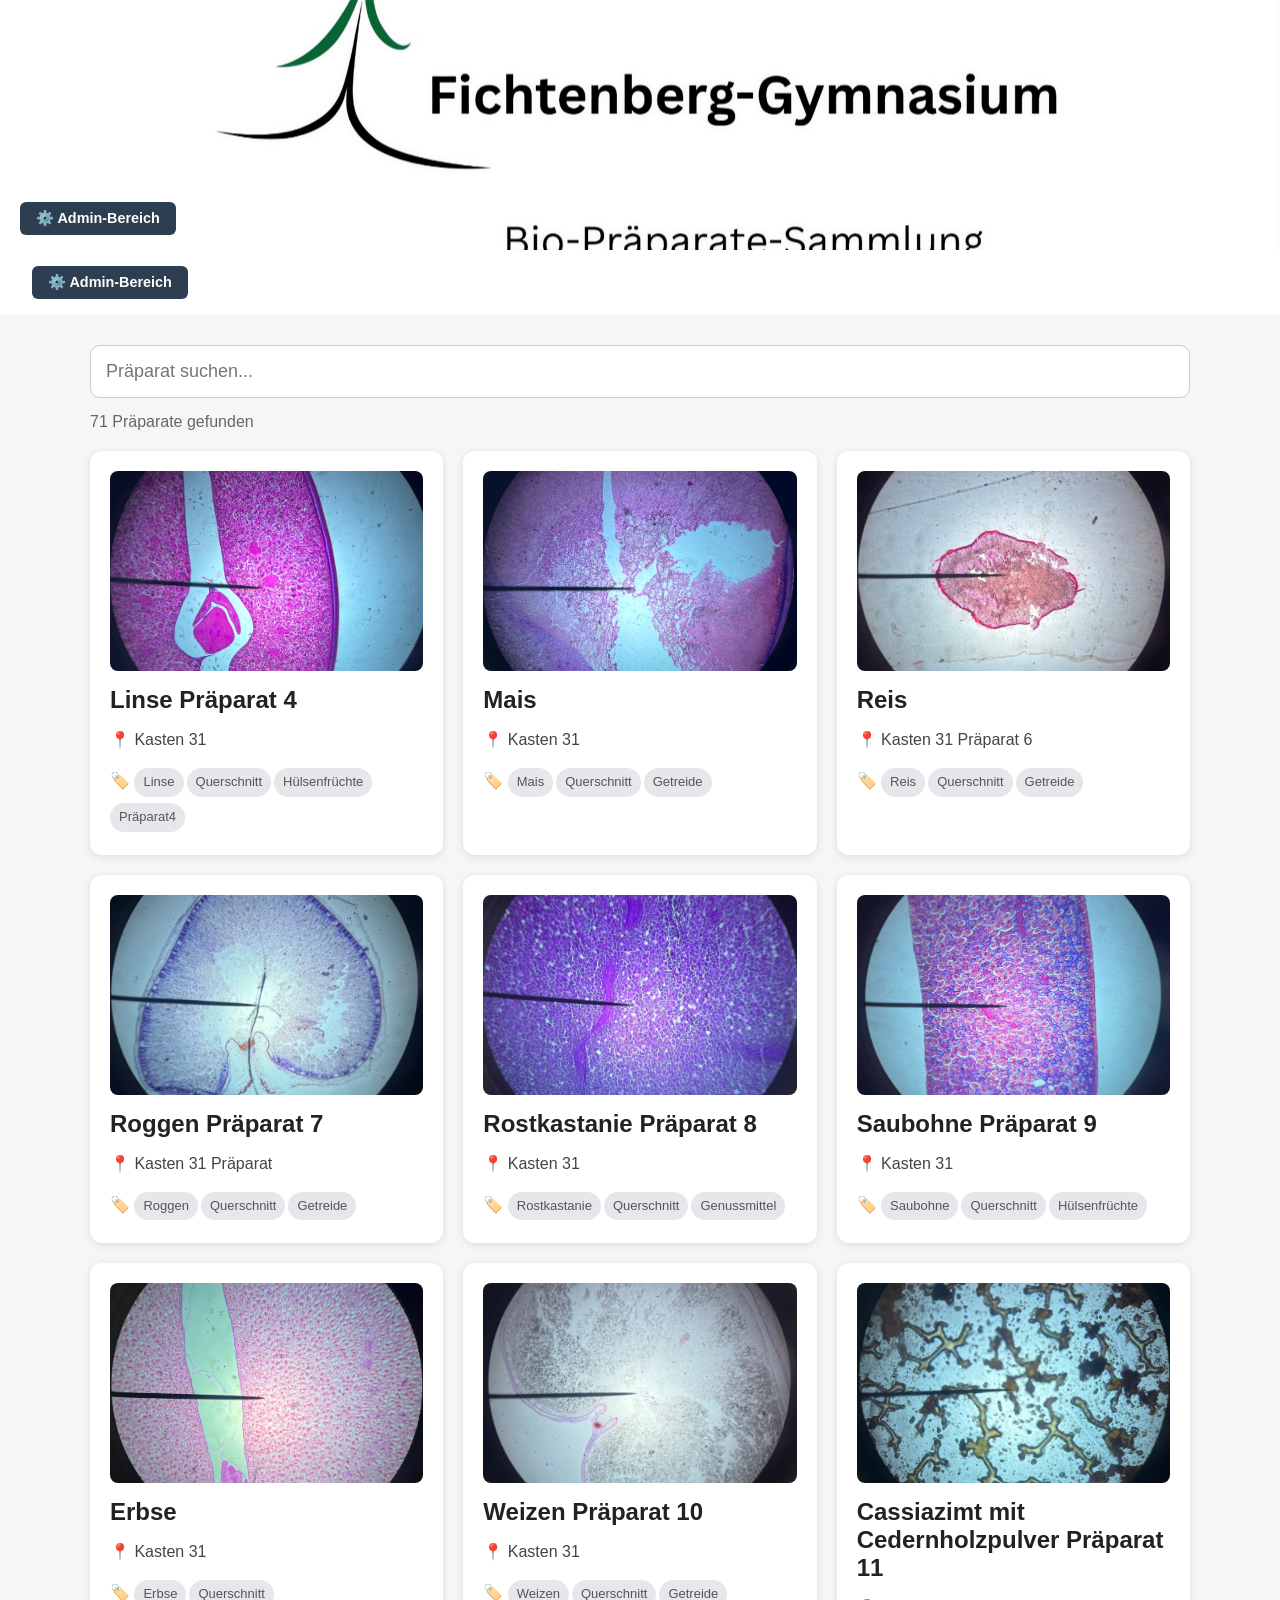
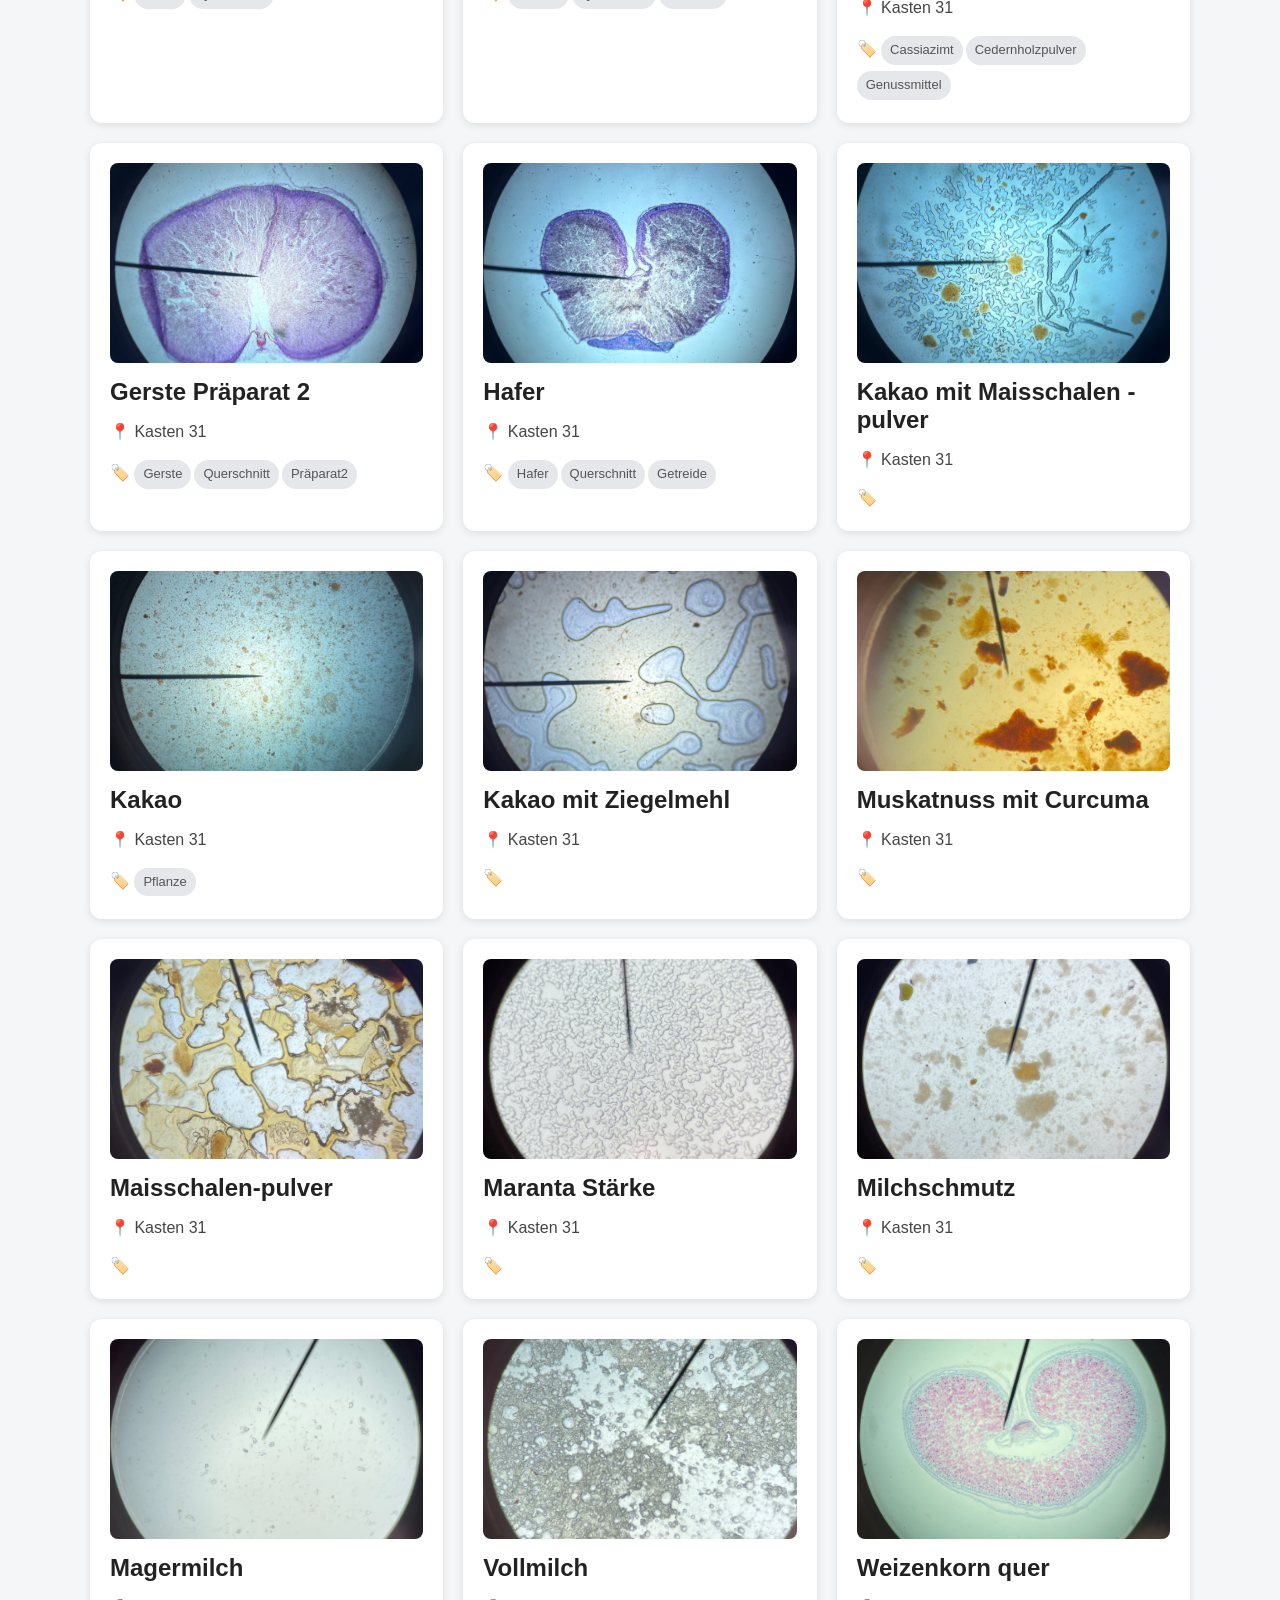
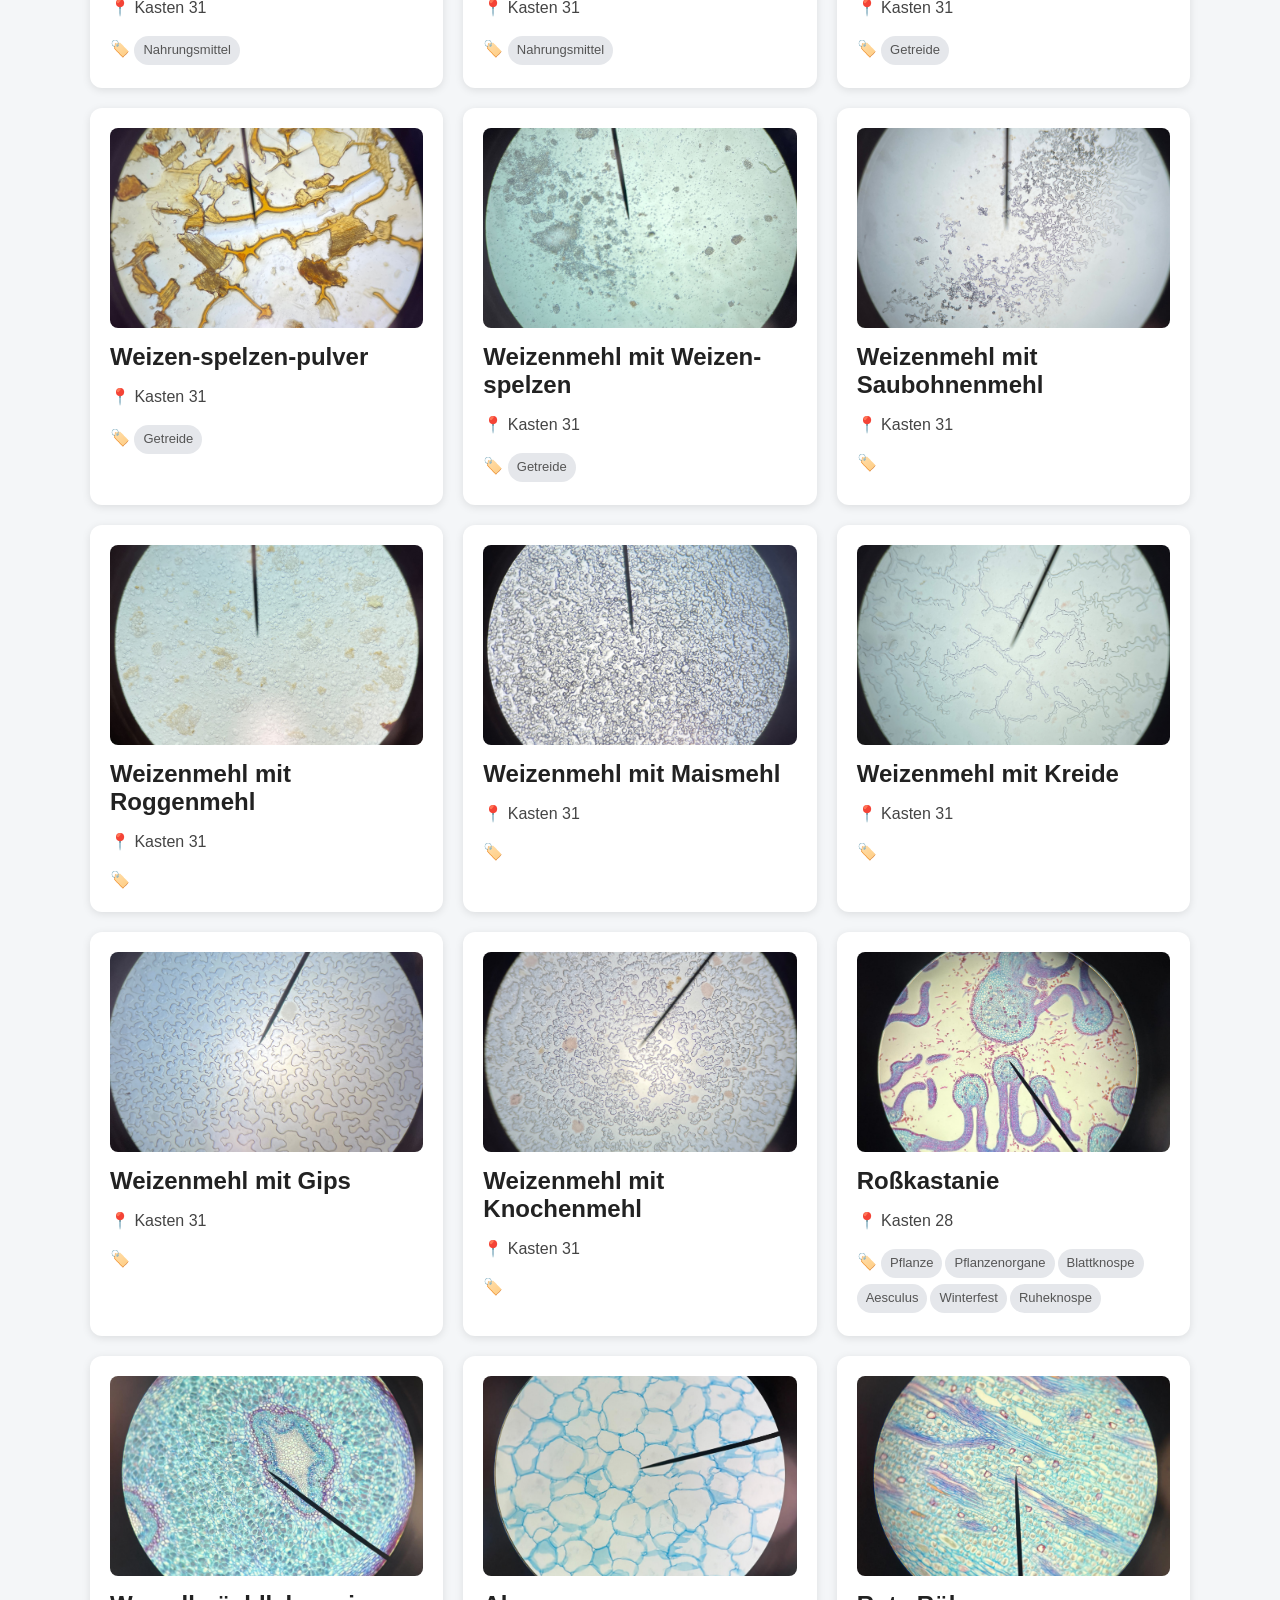
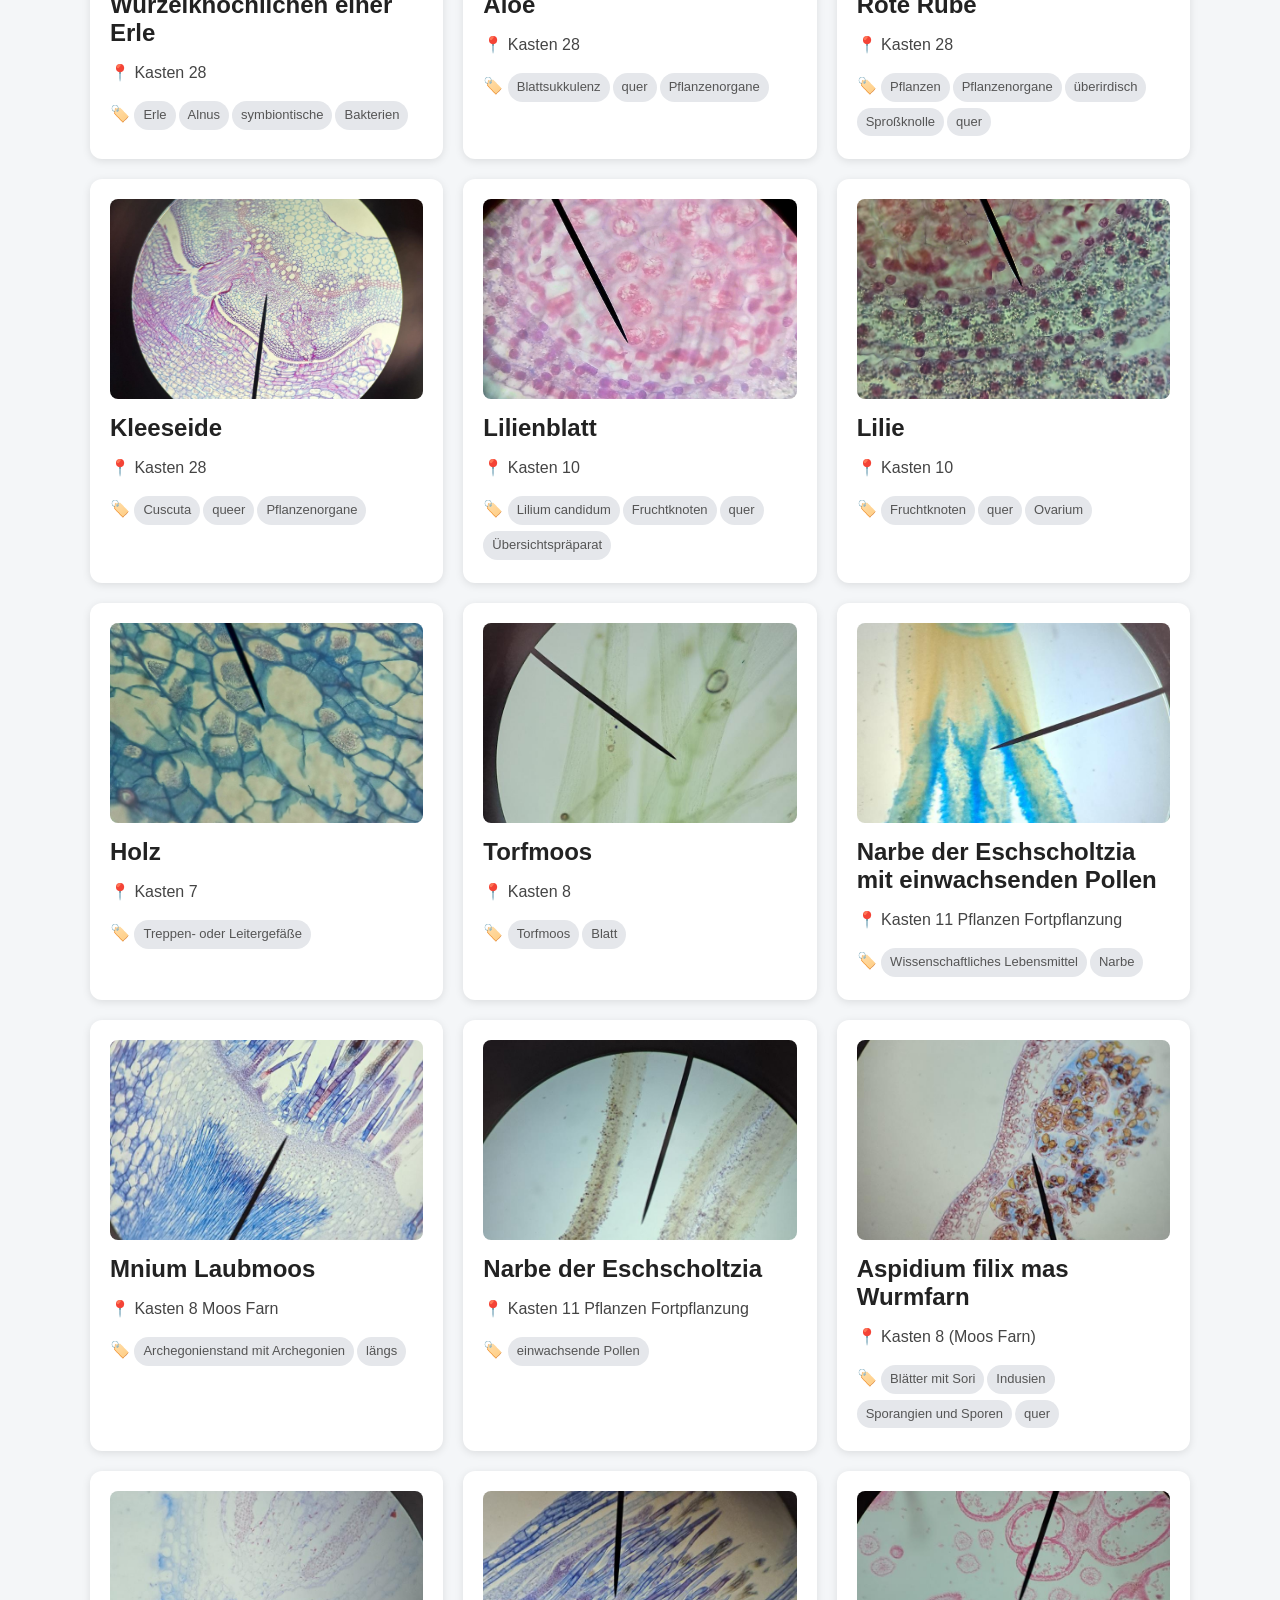
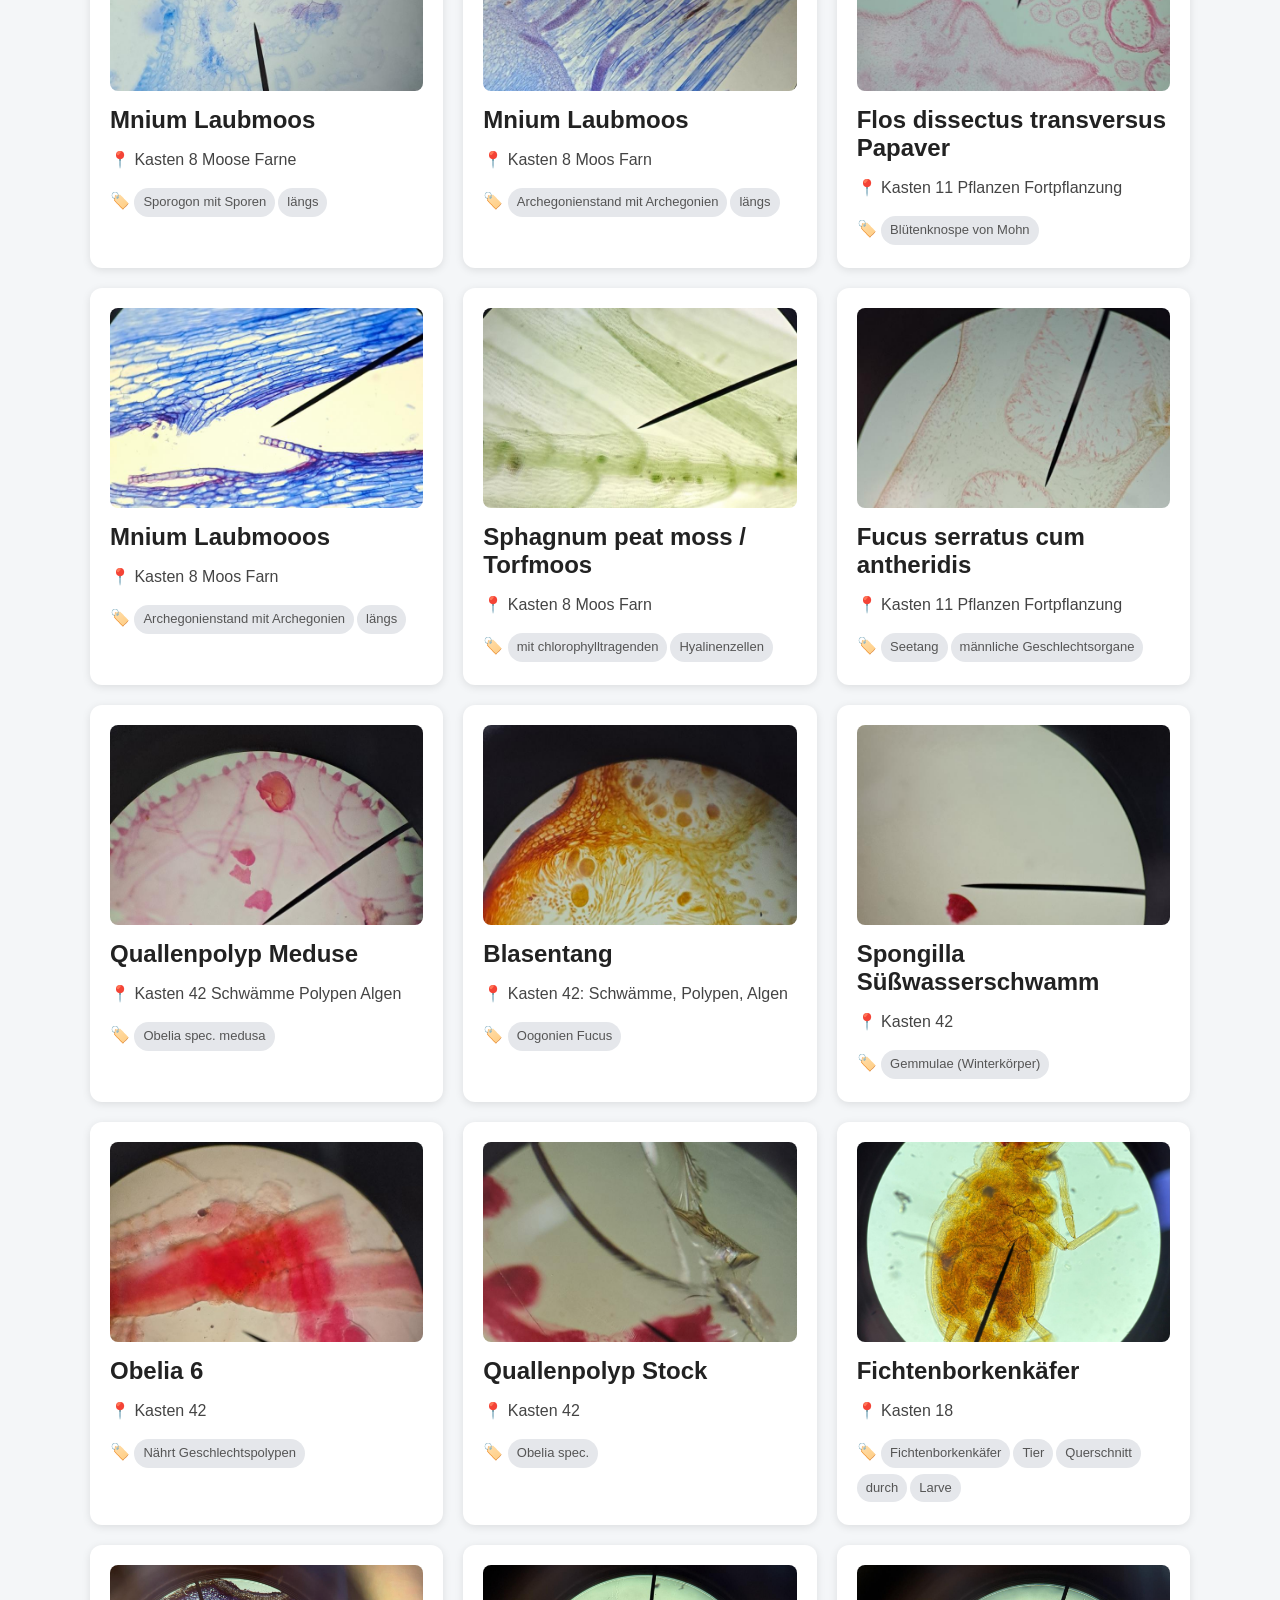
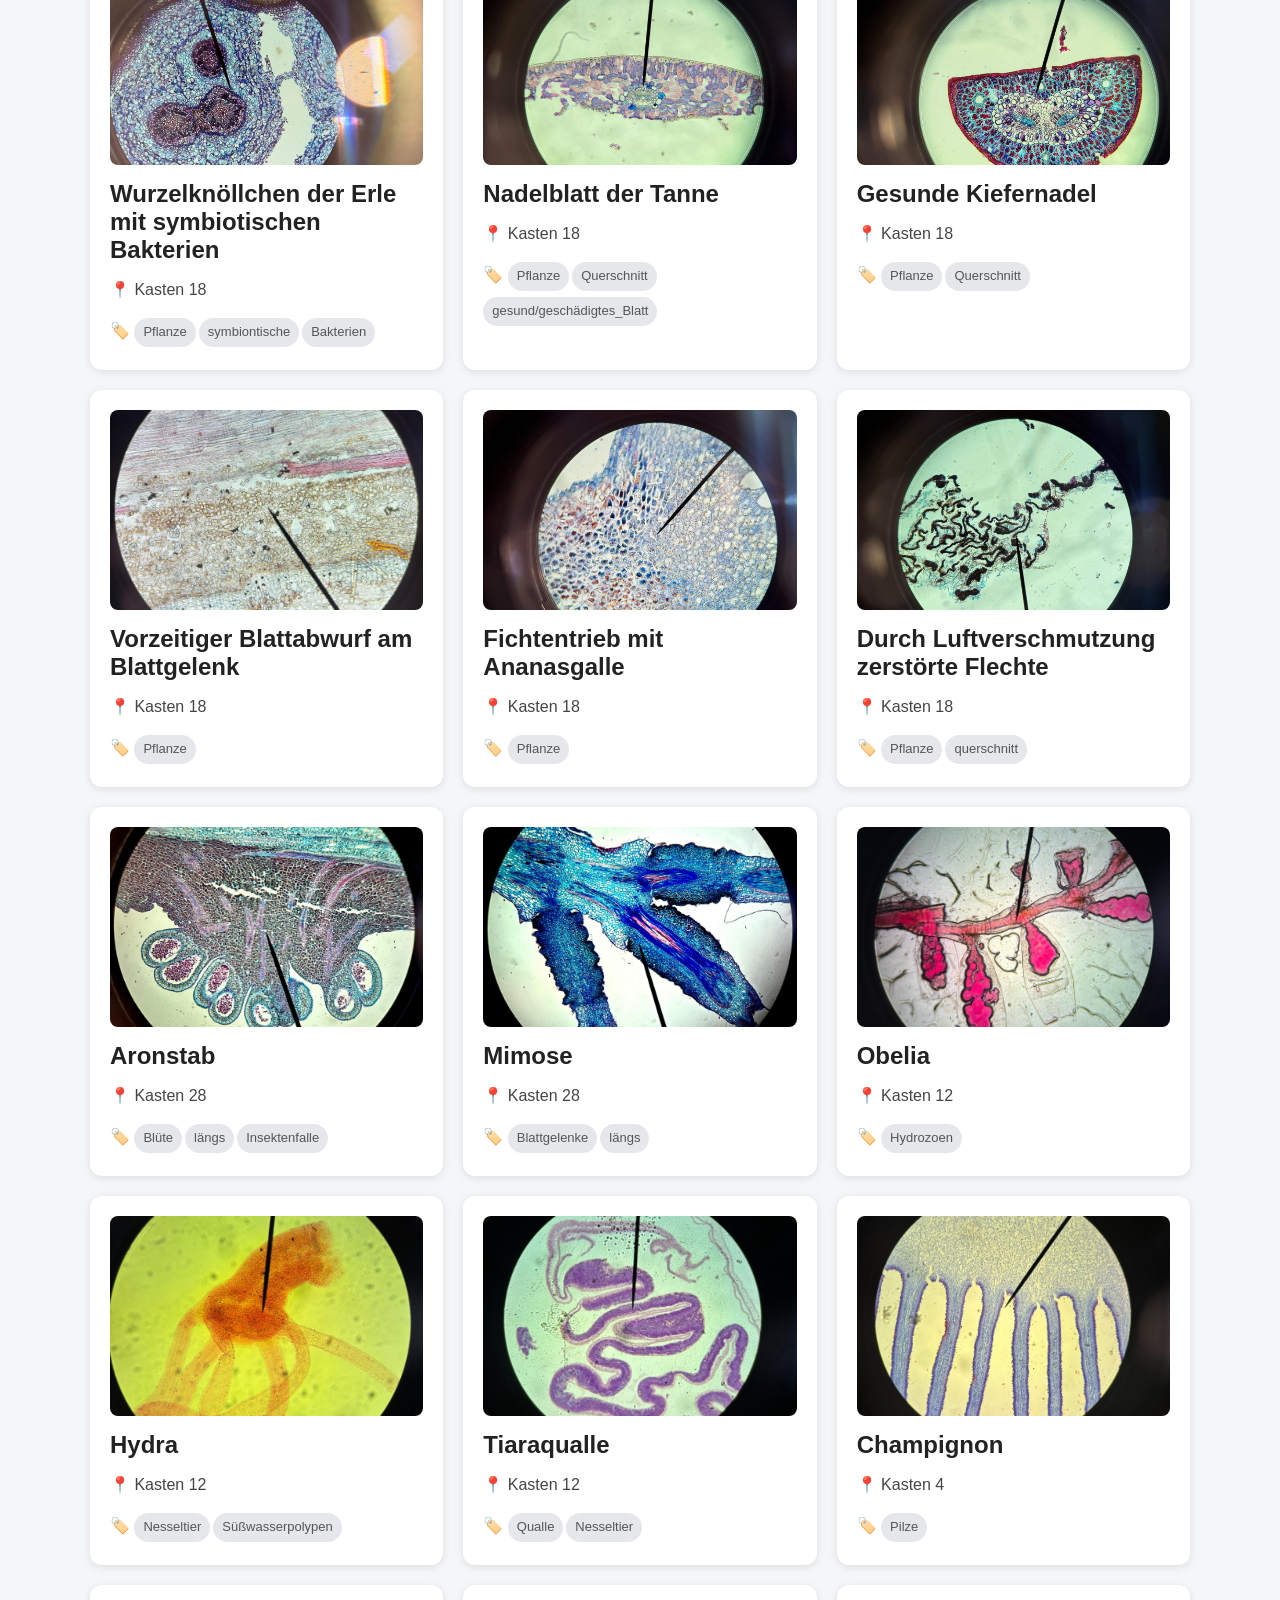
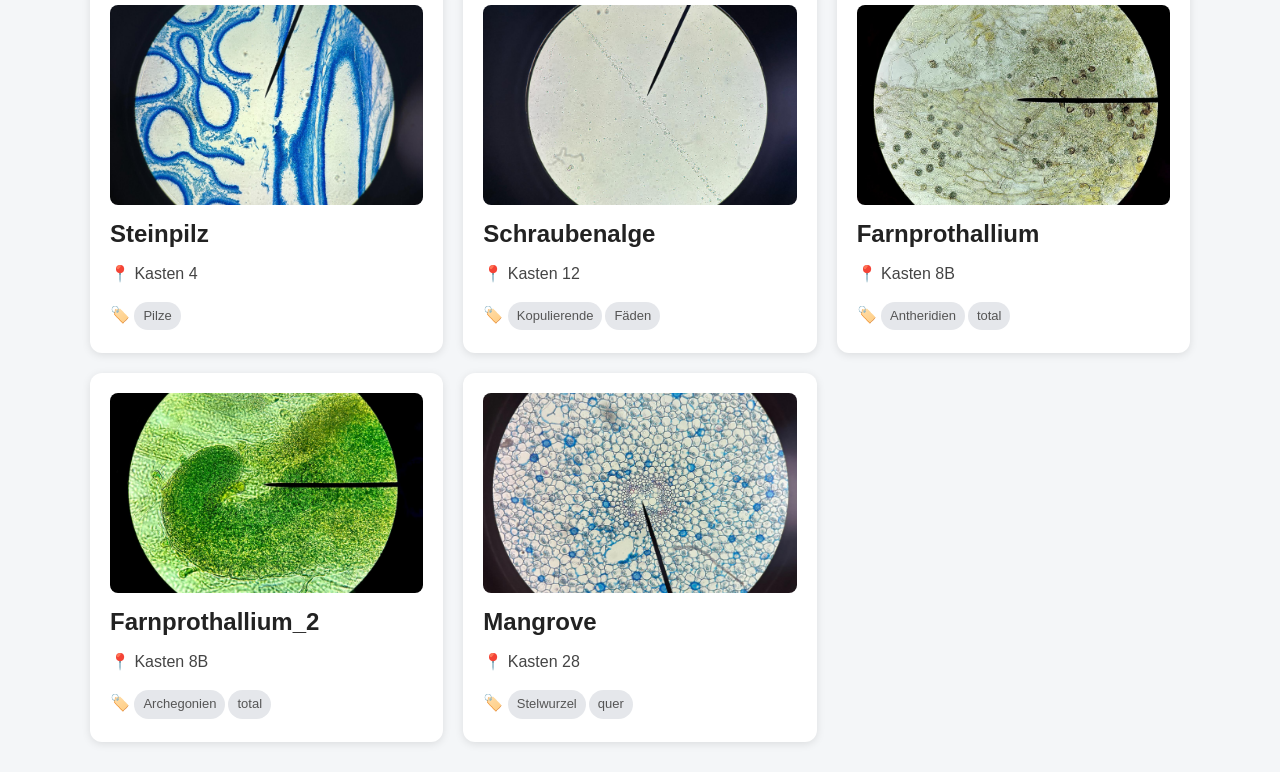
==== commit 6c5d153d: "Modify header layout and admin button positioning Updated header styling and admin button position." ====
--- a/index.html
+++ b/index.html
@@ -10,8 +10,9 @@
 
 <body>
 
-    <header>
-        <img src="assets/header-banner.png" alt="Bio-Präparatesammlung" class="header-banner">
+    <header style="position: relative;">
+        <img src="assets/header-banner.png" alt="Fichtenberg-Gymnasium Bio-Präparate-Sammlung" class="header-banner">
+        <a href="/admin/" class="admin-button" style="position: absolute; bottom: 15px; left: 20px;">⚙️ Admin-Bereich</a>
     </header>
 
     <header class="header">
--- a/style.css
+++ b/style.css
@@ -10,11 +10,22 @@
 
 /* Kopfbereich */
 
+/* Header-Banner Styling */
+/* Kopfbereich */
 header {
-    background: #1f2937;
-    color: white;
-    text-align: center;
-    padding: 30px 20px;
+    background: #ffffff; /* Weißer Hintergrund, falls das Bild an Rändern ausläuft */
+    padding: 0;          /* Keine Innenabstände, damit das Bild bis zum Rand geht */
+    margin: 0;
+    width: 100%;
+    overflow: hidden;
+}
+
+.header-banner {
+    width: 100%;
+    height: 100%;
+    max-height: 250px;   /* Höhe des Banners (nach Wunsch anpassbar: z. B. 200px bis 300px) */
+    object-fit: cover;   /* Füllt die gesamte Breite und Höhe vollständig aus */
+    display: block;
 }
 
 header h1 {
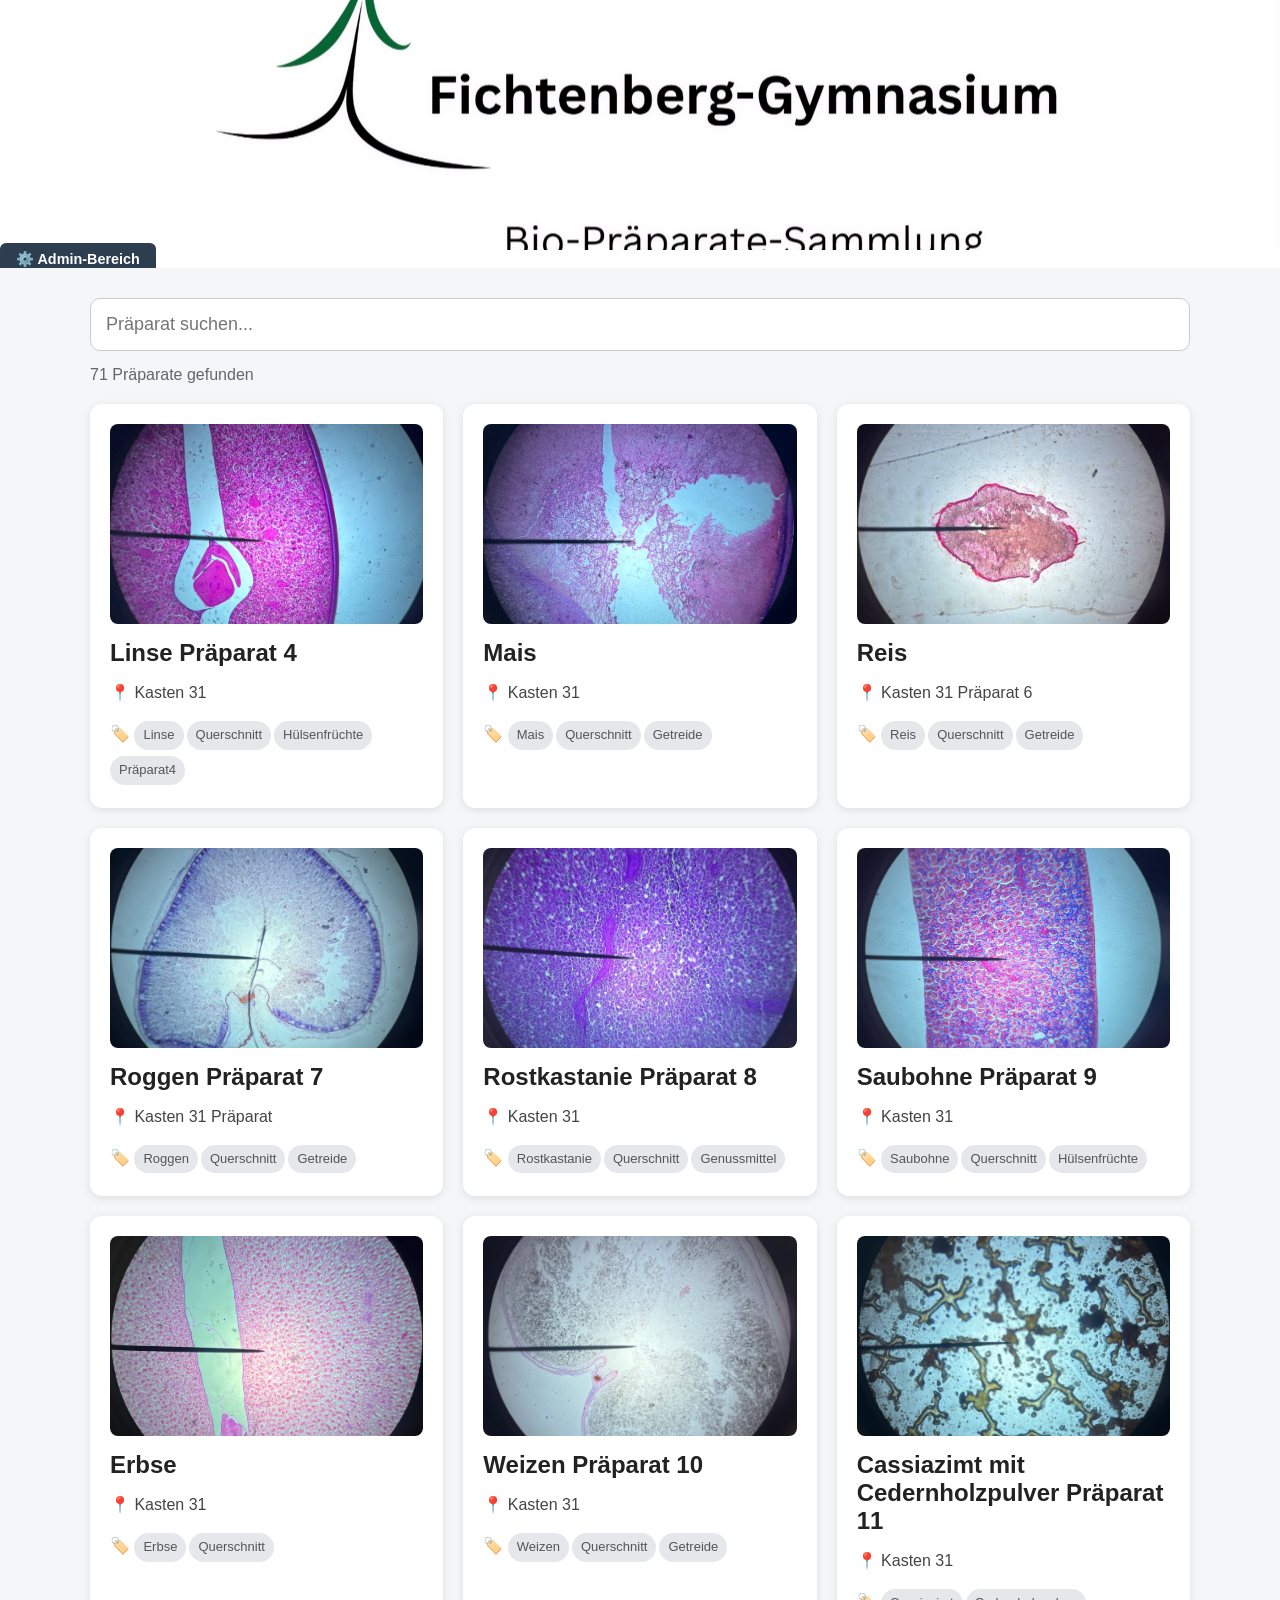
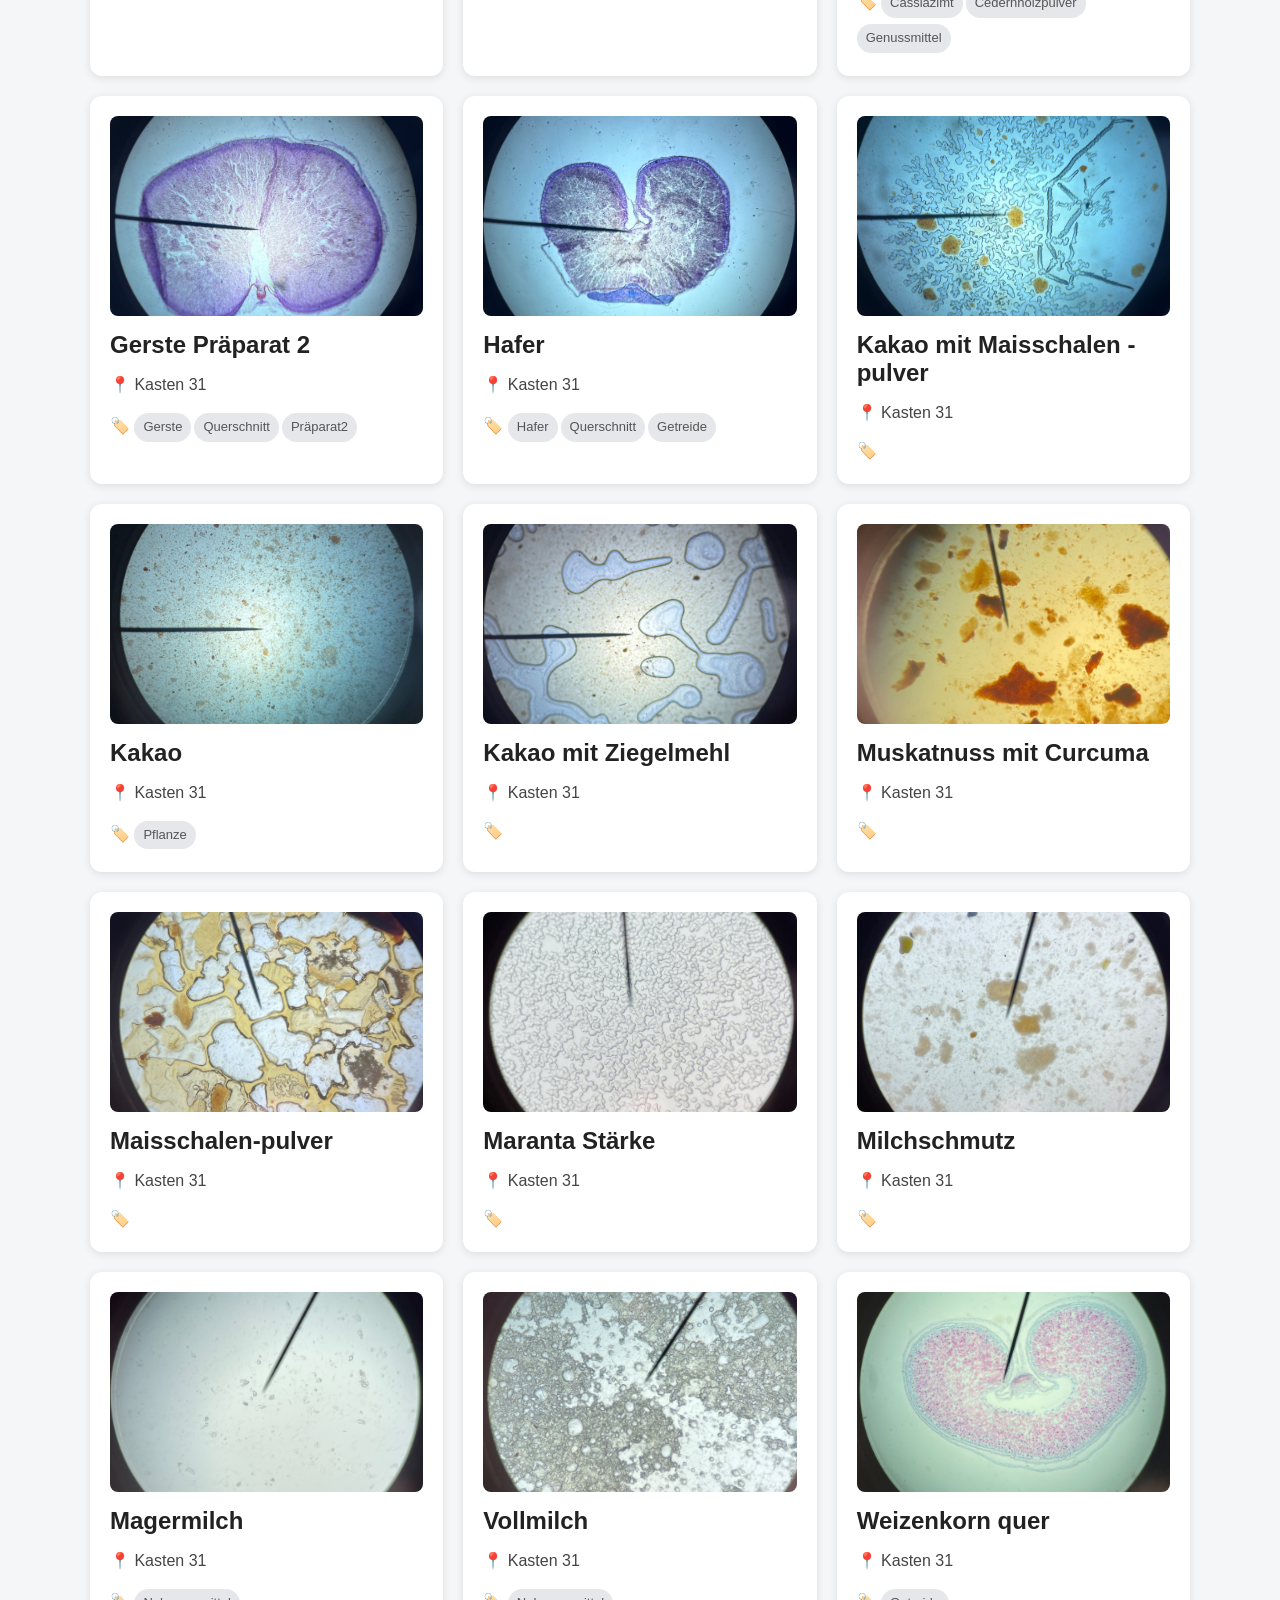
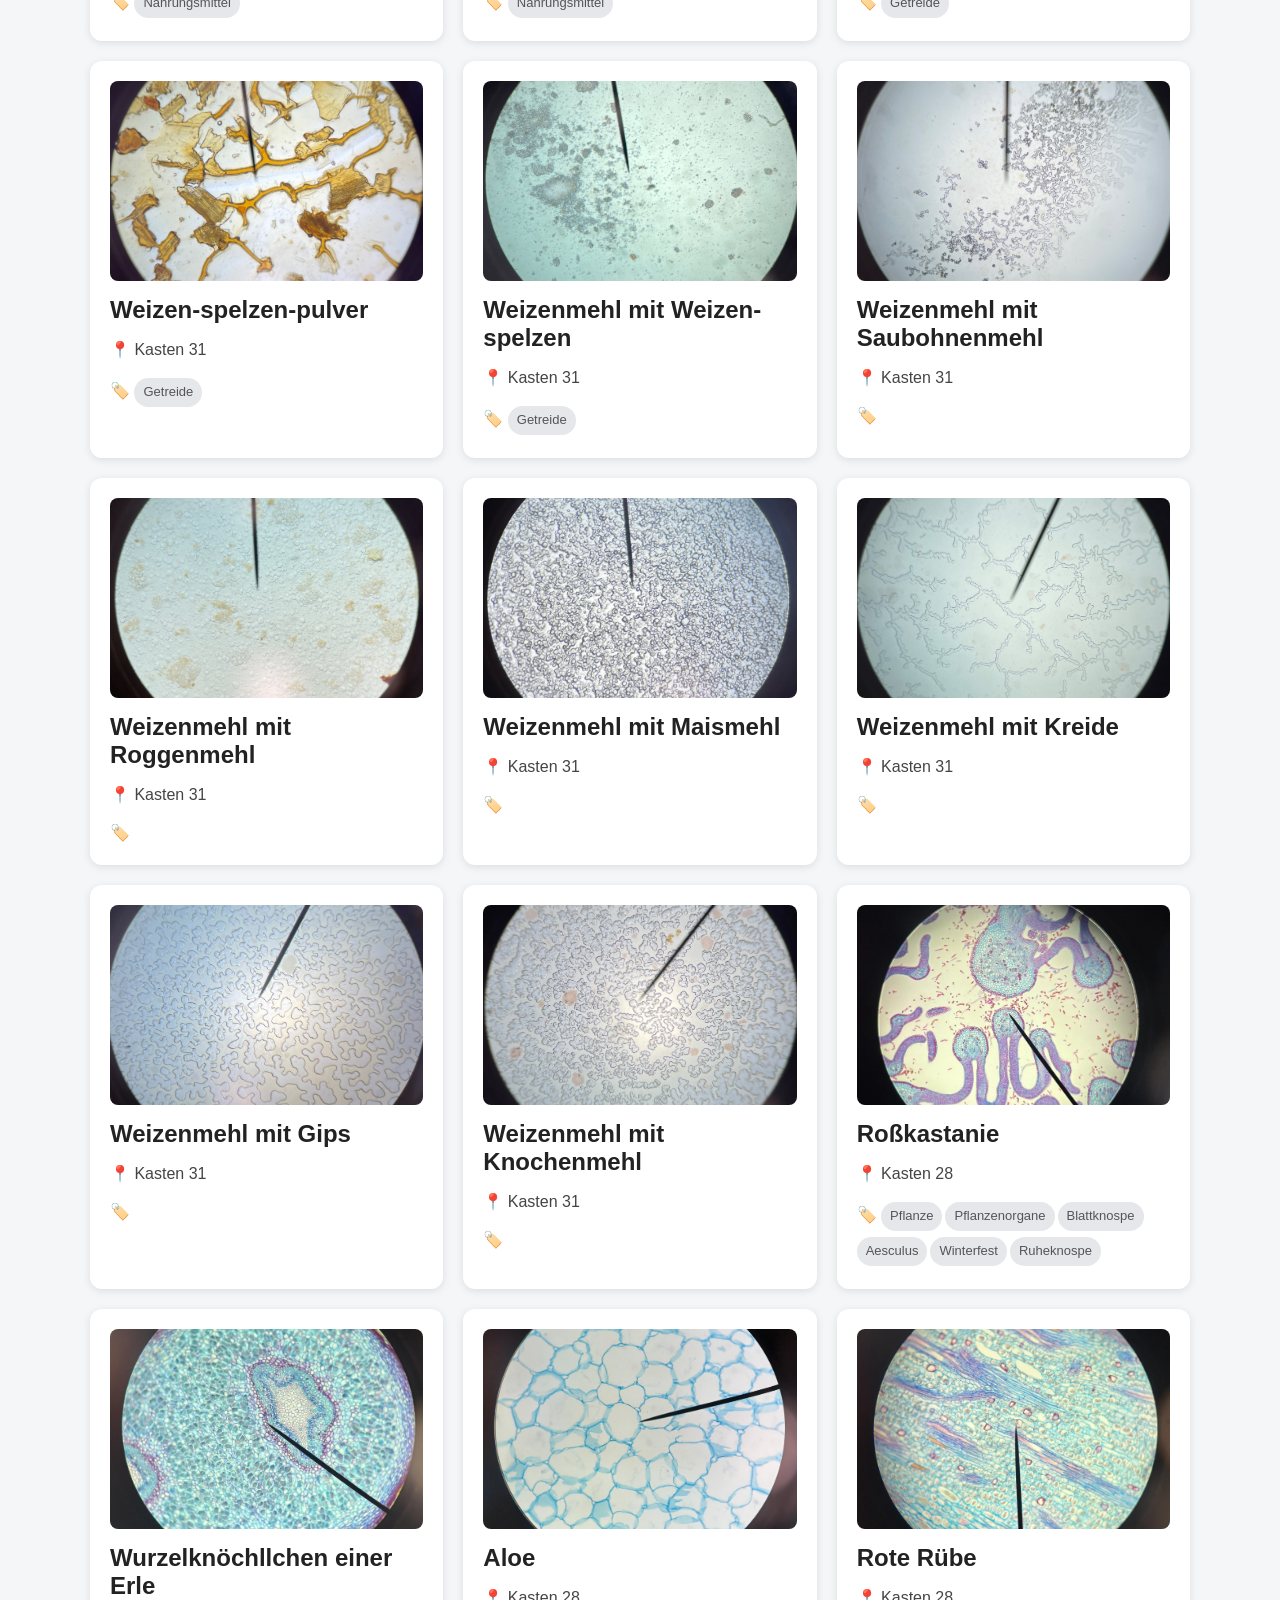
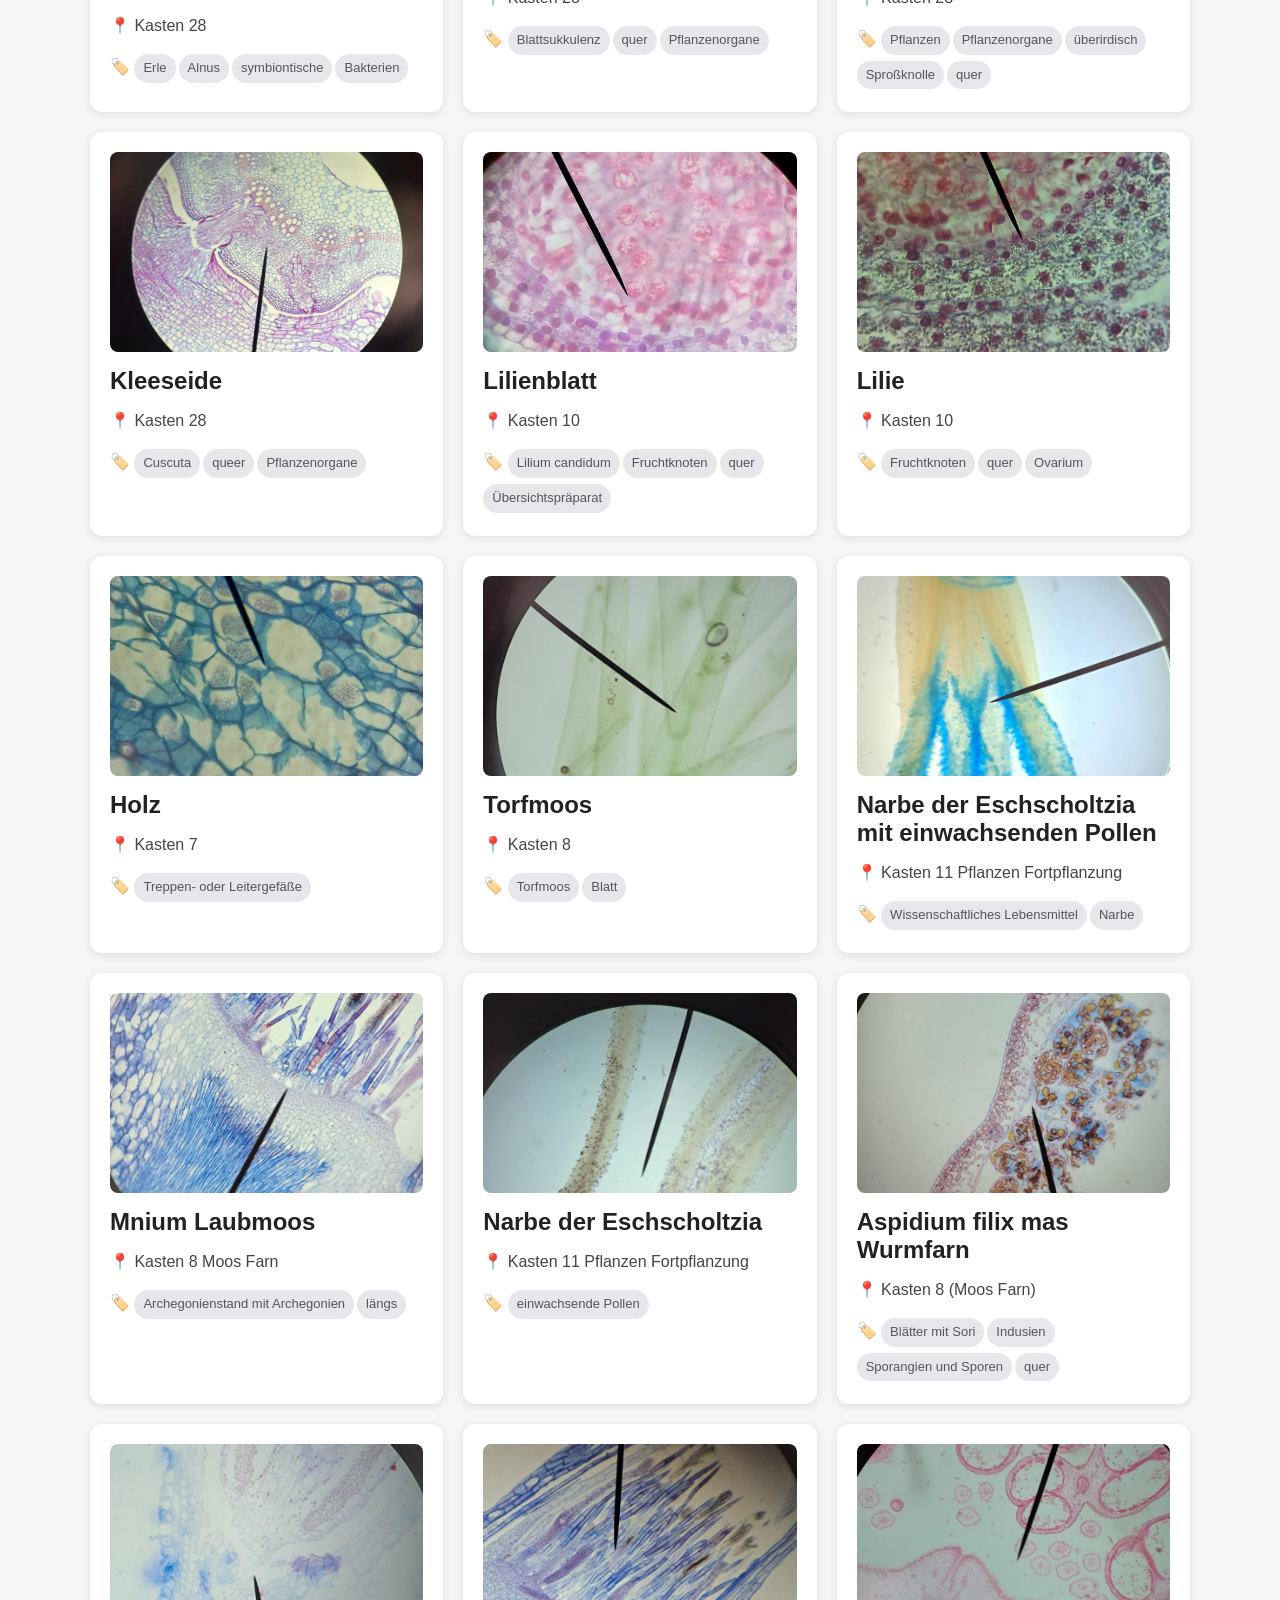
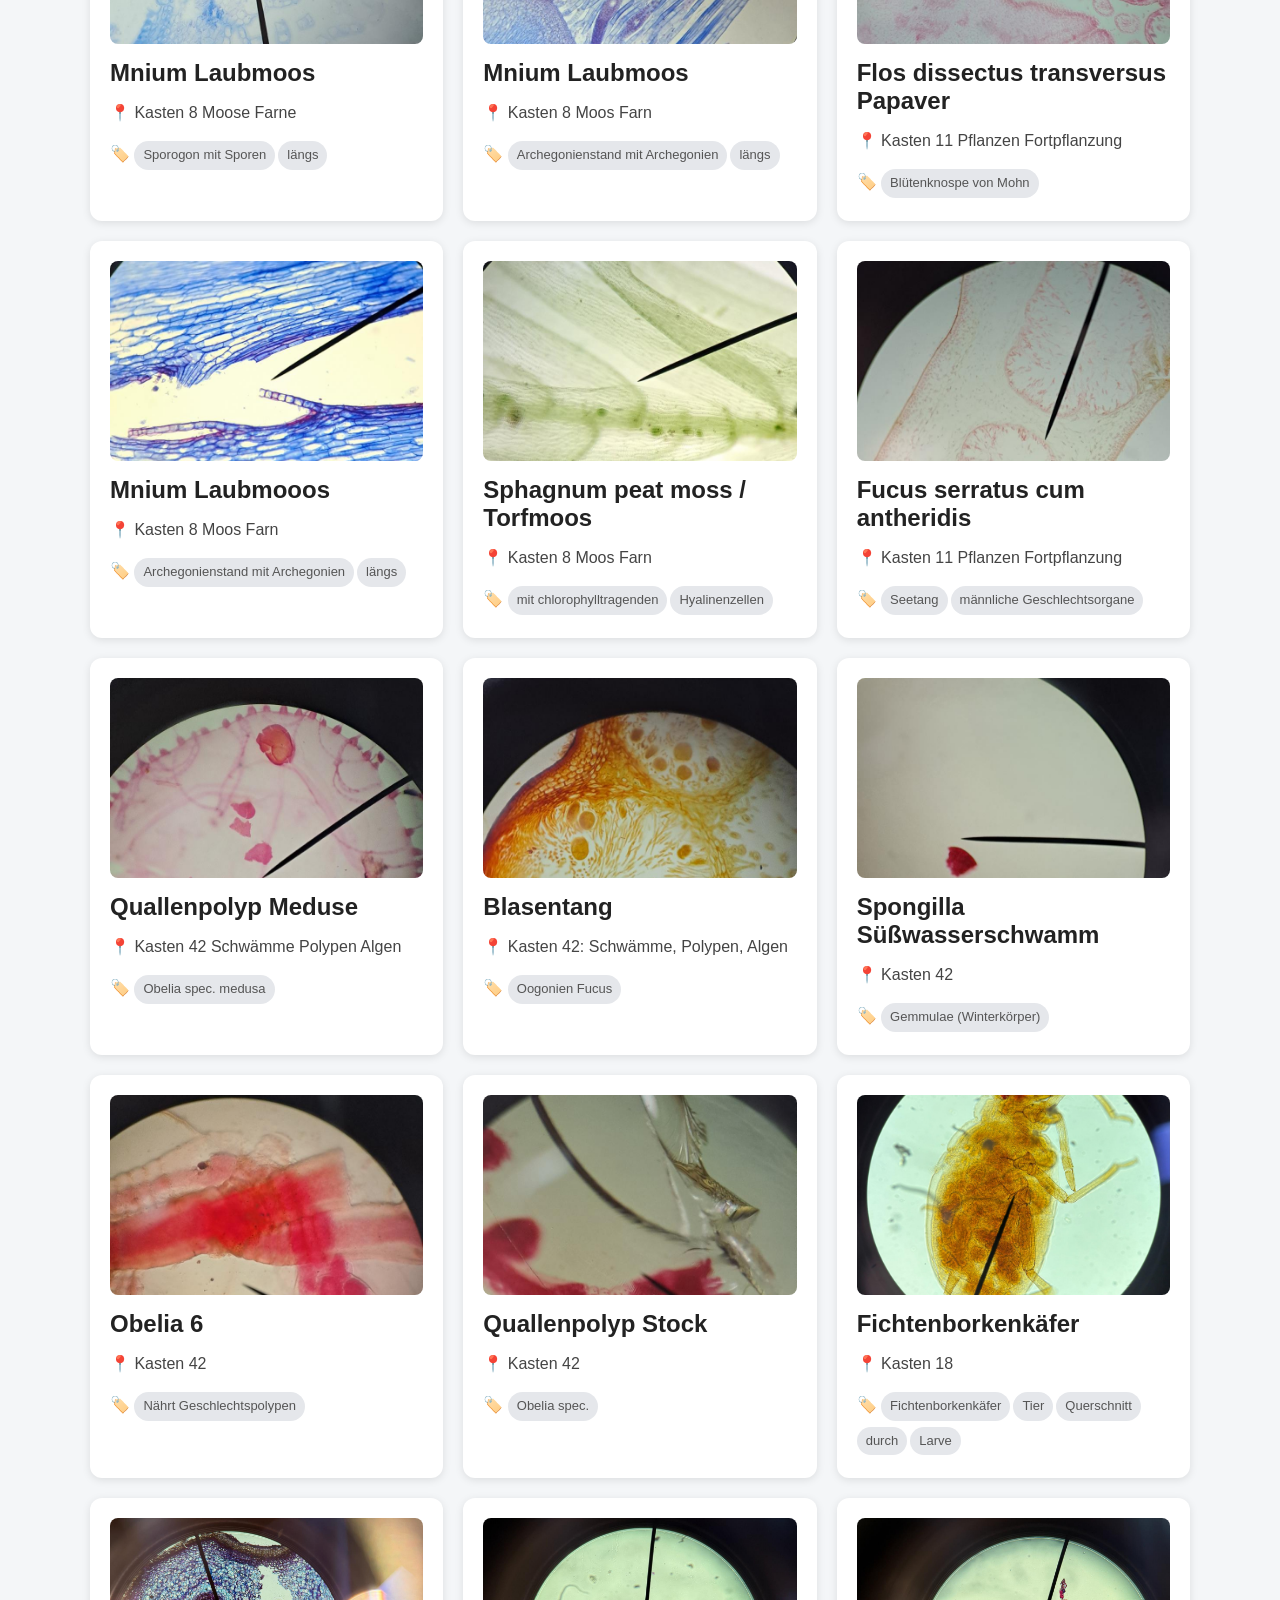
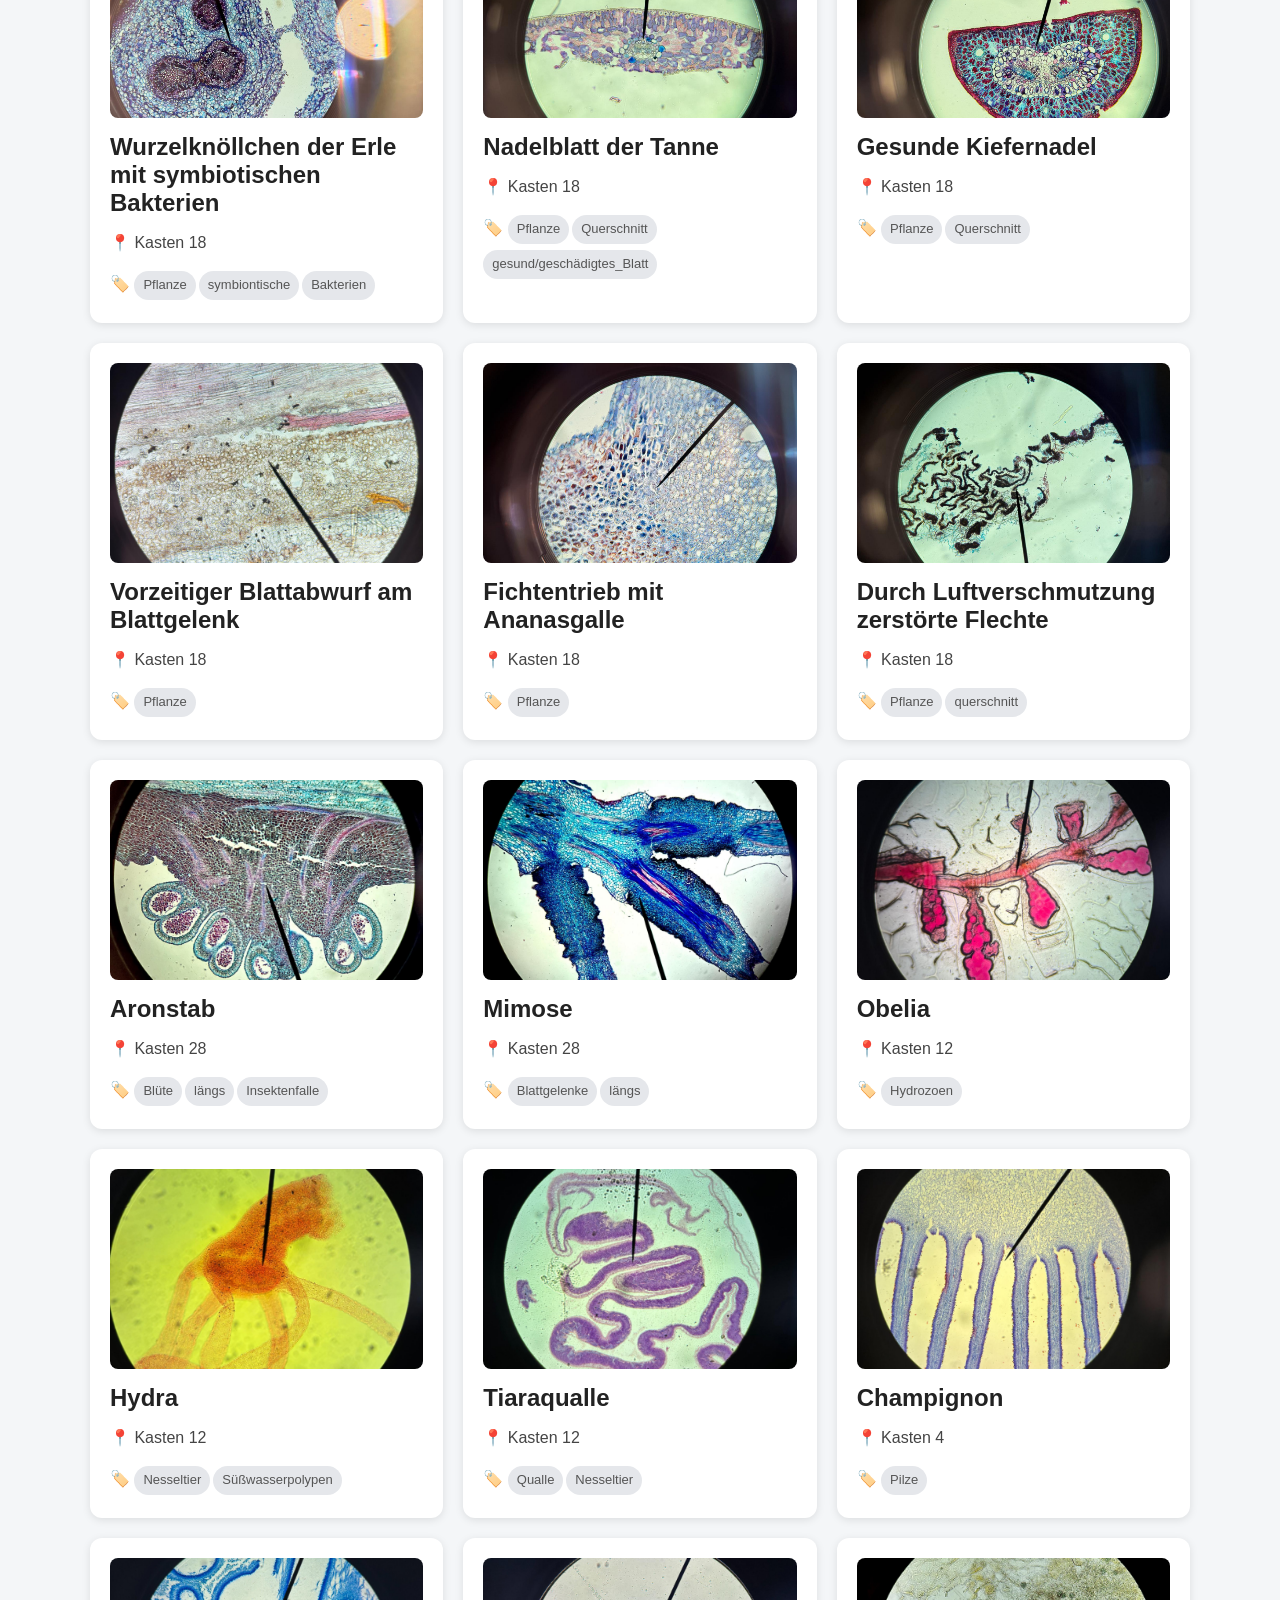
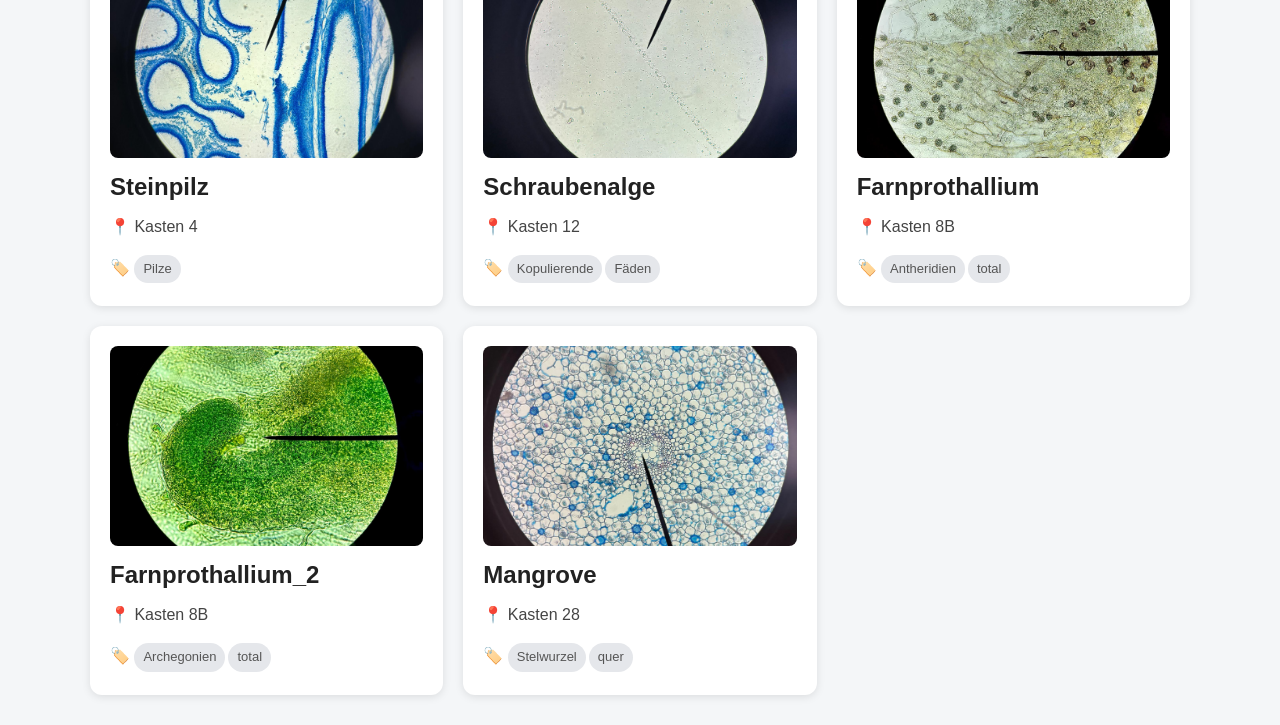
==== commit eb5f30d4: "Refactor index.html structure and header elements" ====
--- a/index.html
+++ b/index.html
@@ -10,14 +10,9 @@
 
 <body>
 
-    <header style="position: relative;">
-        <img src="assets/header-banner.png" alt="Fichtenberg-Gymnasium Bio-Präparate-Sammlung" class="header-banner">
-        <a href="/admin/" class="admin-button" style="position: absolute; bottom: 15px; left: 20px;">⚙️ Admin-Bereich</a>
-    </header>
-
-    <header class="header">
-      <!-- Admin-Button -->
-      <a href="/admin/" class="admin-button">⚙️ Admin-Bereich</a>
+    <header class="main-header">
+        <img src="assets/header-banner.png" alt="Bio-Präparatesammlung - Fichtenberg-Gymnasium" class="header-banner">
+        <a href="/admin/" class="admin-button">⚙️ Admin-Bereich</a>
     </header>
 
     <main>
